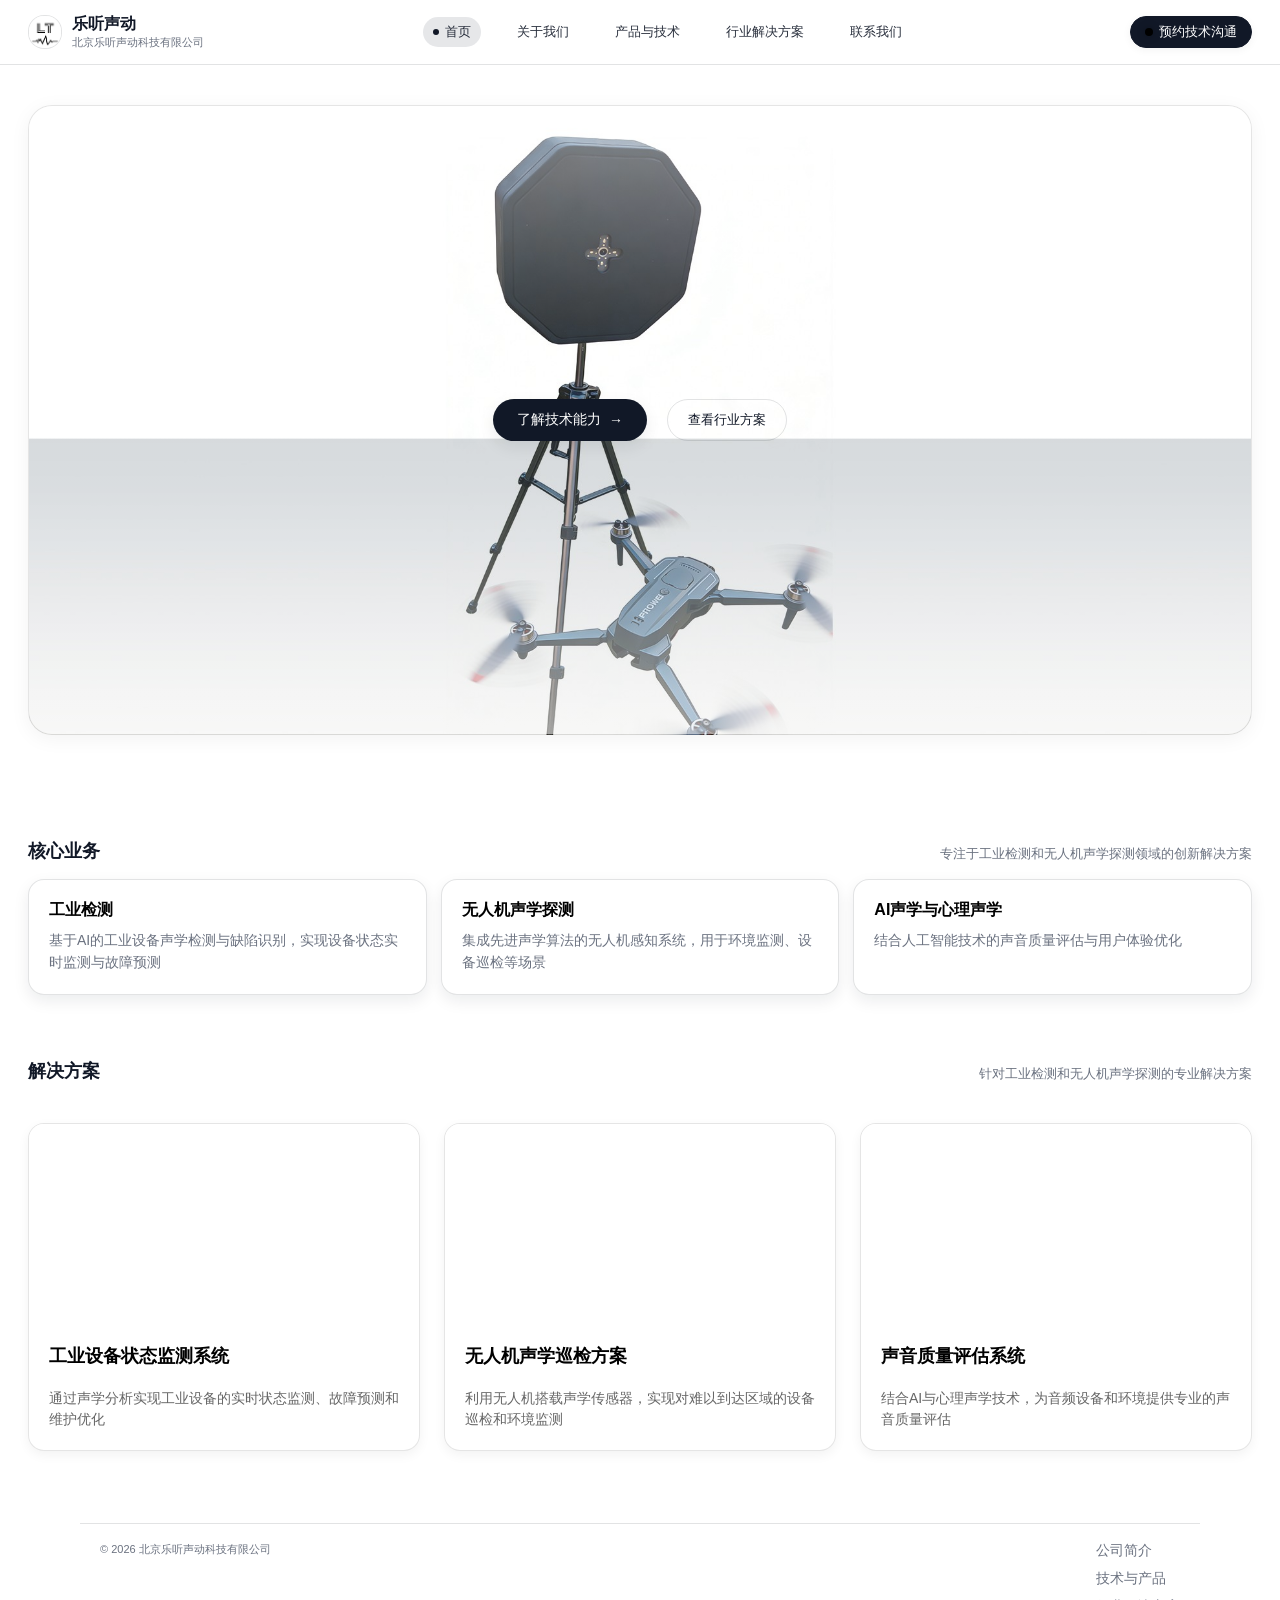
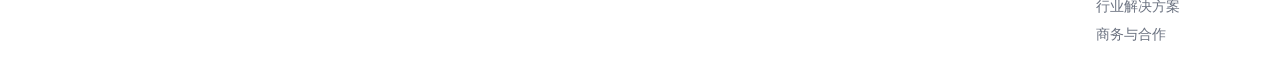
==== index.html @ ec3c8a98 "Add files via upload" ====
<!DOCTYPE html>
<html lang="zh-CN">
  <head>
    <meta charset="UTF-8" />
    <meta
      name="viewport"
      content="width=device-width, initial-scale=1, maximum-scale=1"
    />
    <title>北京乐听声动科技有限公司 | 首页</title>
    <meta
      name="description"
      content="北京乐听声动科技有限公司——专注算法、UAV、工业检测、AI 声学与心理声学的科技公司，为行业客户提供从算法到系统的整体解决方案。"
    />
    <link rel="stylesheet" href="assets/styles.css" />
  </head>
  <body class="page">
    <header class="navbar">
      <div class="navbar-inner">
        <a href="index.html" class="brand" aria-label="北京乐听声动科技有限公司">
          <div class="brand-logo">
            <!-- 将公司 logo 文件命名为 logo.jpg 并放在 assets 目录下即可替换此位置 -->
            <img src="assets/logo.jpg" alt="北京乐听声动科技有限公司 Logo" />
          </div>
          <div>
            <div class="brand-text-main">乐听声动</div>
            <div class="brand-text-sub">北京乐听声动科技有限公司</div>
          </div>
        </a>
        <nav class="nav-links" aria-label="主导航">
          <a class="nav-link" href="index.html">
            <span class="dot"></span>
            <span class="label">首页</span>
          </a>
          <a class="nav-link" href="about.html">
            <span class="dot"></span>
            <span class="label">关于我们</span>
          </a>
          <a class="nav-link" href="products.html">
            <span class="dot"></span>
            <span class="label">产品与技术</span>
          </a>
          <a class="nav-link" href="solutions.html">
            <span class="dot"></span>
            <span class="label">行业解决方案</span>
          </a>
          <a class="nav-link" href="contact.html">
            <span class="dot"></span>
            <span class="label">联系我们</span>
          </a>
        </nav>
        <a class="nav-cta" href="contact.html">
          <span class="dot"></span>
          <span>预约技术沟通</span>
        </a>
        <button class="nav-toggle" type="button" aria-label="展开导航菜单">
          <span></span>
        </button>
      </div>
    </header>

    <main class="page-inner">
      <!-- 大图 hero 区域 -->
      <section class="hero-banner" style="background-image: url('assets/images/drone-imager.jpg') !important; background-size: cover; background-position: center;">
        <div class="hero-content">
          <div class="hero-banner-actions">
            <a href="products.html" class="btn-primary">
              了解技术能力
              <span>→</span>
            </a>
            <a href="solutions.html" class="btn-ghost">
              查看行业方案
            </a>
          </div>
        </div>
      </section>

      <!-- 核心能力区域 -->
      <section class="section">
        <div class="section-header">
          <h2 class="section-title">核心业务</h2>
          <p class="section-subtitle">专注于工业检测和无人机声学探测领域的创新解决方案</p>
        </div>
        <div class="feature-grid">
          <article class="feature-card">
            <h3 class="feature-title">工业检测</h3>
            <p class="feature-desc">基于AI的工业设备声学检测与缺陷识别，实现设备状态实时监测与故障预测</p>
          </article>
          <article class="feature-card">
            <h3 class="feature-title">无人机声学探测</h3>
            <p class="feature-desc">集成先进声学算法的无人机感知系统，用于环境监测、设备巡检等场景</p>
          </article>
          <article class="feature-card">
            <h3 class="feature-title">AI声学与心理声学</h3>
            <p class="feature-desc">结合人工智能技术的声音质量评估与用户体验优化</p>
          </article>
        </div>
      </section>

      <!-- 解决方案展示 -->
      <section class="section">
        <div class="section-header">
          <h2 class="section-title">解决方案</h2>
          <p class="section-subtitle">针对工业检测和无人机声学探测的专业解决方案</p>
        </div>
        <div class="product-grid">
          <div class="product-card">
            <div class="product-image"></div>
            <h3 class="product-title">工业设备状态监测系统</h3>
            <p class="product-desc">通过声学分析实现工业设备的实时状态监测、故障预测和维护优化</p>
          </div>
          <div class="product-card">
            <div class="product-image"></div>
            <h3 class="product-title">无人机声学巡检方案</h3>
            <p class="product-desc">利用无人机搭载声学传感器，实现对难以到达区域的设备巡检和环境监测</p>
          </div>
          <div class="product-card">
            <div class="product-image"></div>
            <h3 class="product-title">声音质量评估系统</h3>
            <p class="product-desc">结合AI与心理声学技术，为音频设备和环境提供专业的声音质量评估</p>
          </div>
        </div>
      </section>
    </main>

    <footer class="footer">
      <div>© <span id="year-span">2024</span> 北京乐听声动科技有限公司</div>
      <div class="footer-links">
        <a href="about.html">公司简介</a>
        <a href="products.html">技术与产品</a>
        <a href="solutions.html">行业解决方案</a>
        <a href="contact.html">商务与合作</a>
      </div>
    </footer>

    <script src="assets/main.js" defer></script>
    <script>
      document.getElementById("year-span").textContent =
        new Date().getFullYear();
    </script>
  </body>
</html>
---- assets/styles.css ----
/* 全站通用样式 */
*,
*::before,
*::after {
  box-sizing: border-box;
  margin: 0;
  padding: 0;
}

html,
body {
  height: 100%;
}

body {
  font-family: -apple-system, BlinkMacSystemFont, "Segoe UI", "PingFang SC",
    "Hiragino Sans GB", "Microsoft YaHei", sans-serif;
  color: #000000;
  background: #f9f9f9;
}

a {
  color: inherit;
  text-decoration: none;
}

img {
  max-width: 100%;
  display: block;
}

.page {
  min-height: 100vh;
  display: flex;
  flex-direction: column;
  background: #f9f9f9;
  color: #000000;
}

.page::before {
  content: "";
  position: fixed;
  inset: 0;
  pointer-events: none;
  background-image: none;
  opacity: 0;
  z-index: -1;
}

.page-inner {
  width: min(1120px, 100%);
  margin: 0 auto;
  padding: 0 20px 40px;
  flex: 1;
  display: flex;
  flex-direction: column;
}

/* 导航条 */
.navbar {
  position: sticky;
  top: 0;
  z-index: 40;
  backdrop-filter: blur(18px);
  background: rgba(255, 255, 255, 0.96);
  border-bottom: 1px solid rgba(0, 0, 0, 0.1);
}

.navbar-inner {
  width: min(1120px, 100%);
  margin: 0 auto;
  padding: 14px 20px;
  display: flex;
  align-items: center;
  justify-content: space-between;
  gap: 24px;
}

.brand {
  display: flex;
  align-items: center;
  gap: 10px;
}

.brand-logo {
  width: 34px;
  height: 34px;
  border-radius: 16px;
  overflow: hidden;
  border: 1px solid rgba(148, 163, 184, 0.35);
  background: #020617;
  box-shadow: none;
}

.brand-logo img {
  width: 100%;
  height: 100%;
  object-fit: contain;
  display: block;
}

.brand-text-main {
  font-size: 16px;
  font-weight: 600;
  letter-spacing: 0.08em;
  text-transform: uppercase;
  color: #e5e7eb;
}

.brand-text-sub {
  font-size: 11px;
  color: #9ca3af;
}

.nav-links {
  display: flex;
  align-items: center;
  gap: 18px;
  font-size: 14px;
  color: #000000;
}

.nav-link {
  position: relative;
  padding: 6px 10px;
  border-radius: 999px;
  display: inline-flex;
  align-items: center;
  gap: 6px;
  cursor: pointer;
  transition: 0.18s ease;
}

.nav-link span.label {
  opacity: 0.9;
}

.nav-link span.dot {
  width: 6px;
  height: 6px;
  border-radius: 999px;
  background: #000000;
  opacity: 0;
  transform: scale(0.6);
  transition: 0.18s ease;
}

.nav-link:hover {
  background: rgba(0, 0, 0, 0.05);
  color: #000000;
}

.nav-link.active {
  background: rgba(0, 0, 0, 0.1);
  color: #000000;
  box-shadow: none;
}

.nav-link.active span.dot {
  opacity: 1;
  transform: scale(1);
}

.nav-cta {
  padding: 6px 14px;
  border-radius: 999px;
  border: 1px solid rgba(0, 0, 0, 0.2);
  font-size: 13px;
  color: #000000;
  background: #ffffff;
  display: inline-flex;
  align-items: center;
  gap: 6px;
  cursor: pointer;
  transition: 0.18s ease;
  box-shadow: 0 2px 8px rgba(0, 0, 0, 0.05);
}

.nav-cta:hover {
  border-color: rgba(0, 0, 0, 0.3);
  box-shadow: 0 4px 12px rgba(0, 0, 0, 0.1);
  transform: translateY(-1px);
}

.nav-cta span.dot {
  width: 8px;
  height: 8px;
  border-radius: 999px;
  background: #000000;
  box-shadow: 0 0 8px rgba(0, 0, 0, 0.3);
}

.nav-toggle {
  display: none;
  width: 32px;
  height: 32px;
  align-items: center;
  justify-content: center;
  border-radius: 999px;
  border: 1px solid rgba(0, 0, 0, 0.2);
  background: #ffffff;
  cursor: pointer;
  box-shadow: 0 2px 8px rgba(0, 0, 0, 0.05);
}

.nav-toggle span {
  width: 18px;
  height: 2px;
  border-radius: 999px;
  background: #000000;
  position: relative;
}

.nav-toggle span::before,
.nav-toggle span::after {
  content: "";
  position: absolute;
  left: 0;
  width: 100%;
  height: 2px;
  border-radius: inherit;
  background: #000000;
}

.nav-toggle span::before {
  top: -5px;
}

.nav-toggle span::after {
  top: 5px;
}

/* 大图 hero 区域 */
.hero-banner {
  position: relative;
  height: 70vh;
  min-height: 500px;
  background: url('assets/images/drone-imager.jpg') no-repeat center center;
  background-size: cover;
  border-radius: 24px;
  margin: 40px 0;
  overflow: hidden;
  display: flex;
  align-items: center;
  justify-content: center;
  border: 1px solid rgba(0, 0, 0, 0.1);
  box-shadow: 0 4px 20px rgba(0, 0, 0, 0.05);
}

.hero-banner::before {
  content: '';
  position: absolute;
  top: 0;
  left: 0;
  right: 0;
  bottom: 0;
  background: linear-gradient(
    to bottom,
    rgba(255, 255, 255, 0.5) 0%,
    rgba(255, 255, 255, 0.1) 40%,
    rgba(255, 255, 255, 0.1) 60%,
    rgba(255, 255, 255, 0.5) 100%
  );
  z-index: 1;
  pointer-events: none;
}

.hero-content {
  position: relative;
  z-index: 2;
  text-align: center;
  max-width: 800px;
  padding: 0 20px;
}

.hero-banner-title {
  font-size: clamp(48px, 8vw, 72px);
  font-weight: 700;
  color: #000000;
  margin-bottom: 20px;
  letter-spacing: -0.02em;
}

.hero-banner-subtitle {
  font-size: clamp(16px, 2vw, 20px);
  color: #666666;
  margin-bottom: 40px;
  line-height: 1.5;
}

.hero-banner-actions {
  display: flex;
  justify-content: center;
  gap: 20px;
  flex-wrap: wrap;
}

/* 产品网格 */
.product-grid {
  display: grid;
  grid-template-columns: repeat(3, minmax(0, 1fr));
  gap: 24px;
  margin-top: 40px;
}

.product-card {
  background: #ffffff;
  border-radius: 16px;
  overflow: hidden;
  transition: transform 0.3s ease, box-shadow 0.3s ease;
  border: 1px solid rgba(0, 0, 0, 0.1);
  box-shadow: 0 4px 12px rgba(0, 0, 0, 0.05);
}

.product-card:hover {
  transform: translateY(-8px);
  box-shadow: 0 12px 24px rgba(0, 0, 0, 0.1);
}

.product-image {
  height: 200px;
  background-color: #ffffff;
  background-size: contain;
  background-repeat: no-repeat;
  background-position: center;
}

.product-title {
  font-size: 18px;
  font-weight: 600;
  color: #000000;
  margin: 20px;
}

.product-desc {
  font-size: 14px;
  color: #666666;
  margin: 0 20px 20px;
  line-height: 1.5;
}

.product-features {
  display: flex;
  flex-wrap: wrap;
  gap: 8px;
  margin: 0 20px 20px;
}

.product-features .pill {
  padding: 4px 12px;
  border-radius: 999px;
  font-size: 12px;
  color: #666666;
  background: #f5f5f5;
  border: 1px solid rgba(0, 0, 0, 0.1);
}

/* 案例卡片 */
.case-grid {
  display: grid;
  grid-template-columns: repeat(3, minmax(0, 1fr));
  gap: 24px;
  margin-top: 40px;
}

.case-card {
  padding: 24px;
  border-radius: 16px;
  background: #ffffff;
  border: 1px solid rgba(0, 0, 0, 0.1);
  box-shadow: 0 4px 12px rgba(0, 0, 0, 0.05);
  transition: transform 0.3s ease, box-shadow 0.3s ease;
}

.case-card:hover {
  transform: translateY(-4px);
  box-shadow: 0 8px 16px rgba(0, 0, 0, 0.08);
}

.case-title {
  font-size: 18px;
  font-weight: 600;
  color: #000000;
  margin-bottom: 12px;
}

.case-desc {
  font-size: 14px;
  color: #666666;
  margin-bottom: 16px;
  line-height: 1.5;
}

.case-features {
  display: flex;
  flex-wrap: wrap;
  gap: 8px;
}

.case-features .pill {
  padding: 4px 12px;
  border-radius: 999px;
  font-size: 12px;
  color: #666666;
  background: #f5f5f5;
  border: 1px solid rgba(0, 0, 0, 0.1);
}

/* 联系信息 */
.contact-info {
  margin-top: 24px;
}

.contact-item {
  display: flex;
  align-items: flex-start;
  gap: 16px;
  margin-bottom: 24px;
}

.contact-icon {
  font-size: 24px;
  flex-shrink: 0;
  margin-top: 2px;
}

.contact-label {
  font-size: 14px;
  color: #666666;
  margin-bottom: 4px;
}

.contact-value {
  font-size: 16px;
  color: #000000;
  line-height: 1.4;
}

.contact-note {
  margin-top: 24px;
  font-size: 14px;
  color: #666666;
  line-height: 1.5;
}

/* 常见问题 */
.faq-grid {
  display: grid;
  grid-template-columns: repeat(2, minmax(0, 1fr));
  gap: 24px;
  margin-top: 40px;
}

.faq-item {
  padding: 24px;
  border-radius: 16px;
  background: #ffffff;
  border: 1px solid rgba(0, 0, 0, 0.1);
  box-shadow: 0 4px 12px rgba(0, 0, 0, 0.05);
  transition: transform 0.3s ease, box-shadow 0.3s ease;
}

.faq-item:hover {
  transform: translateY(-4px);
  box-shadow: 0 8px 16px rgba(0, 0, 0, 0.08);
}

.faq-question {
  font-size: 16px;
  font-weight: 600;
  color: #000000;
  margin-bottom: 12px;
}

.faq-answer {
  font-size: 14px;
  color: #666666;
  line-height: 1.5;
}

.eyebrow {
  display: inline-flex;
  align-items: center;
  gap: 8px;
  padding: 4px 10px 4px 4px;
  border-radius: 999px;
  background: rgba(15, 23, 42, 0.92);
  border: 1px solid rgba(148, 163, 184, 0.6);
  box-shadow: 0 18px 40px rgba(15, 23, 42, 0.95);
  margin-bottom: 16px;
}

.eyebrow-pill {
  padding: 3px 10px;
  border-radius: 999px;
  font-size: 11px;
  background: linear-gradient(120deg, #22c55e, #22d3ee);
  color: #020617;
  font-weight: 600;
}

.eyebrow-text {
  font-size: 12px;
  color: #e5e7eb;
}

.hero-title {
  font-size: clamp(32px, 5vw, 40px);
  line-height: 1.12;
  letter-spacing: 0.02em;
  margin-bottom: 18px;
}

.hero-title span.highlight {
  color: #38bdf8;
}

.hero-subtitle {
  font-size: 15px;
  line-height: 1.7;
  color: #9ca3af;
  max-width: 560px;
  margin-bottom: 24px;
}

.hero-meta {
  display: flex;
  flex-wrap: wrap;
  gap: 16px;
  align-items: center;
  margin-bottom: 22px;
}

.hero-badges {
  display: flex;
  flex-wrap: wrap;
  gap: 10px;
}

.hero-badge {
  padding: 4px 10px;
  border-radius: 999px;
  border: 1px solid rgba(148, 163, 184, 0.35);
  font-size: 11px;
  color: #d1d5db;
  background: rgba(15, 23, 42, 0.9);
}

.hero-actions {
  display: flex;
  flex-wrap: wrap;
  gap: 12px;
  align-items: center;
}

.btn-primary {
  padding: 12px 24px;
  border-radius: 999px;
  border: none;
  background: #000000;
  color: #ffffff;
  font-size: 14px;
  font-weight: 500;
  display: inline-flex;
  align-items: center;
  gap: 8px;
  cursor: pointer;
  box-shadow: 0 4px 12px rgba(0, 0, 0, 0.15);
  transition: 0.18s ease;
}

.btn-primary:hover {
  transform: translateY(-1px);
  box-shadow: 0 8px 20px rgba(0, 0, 0, 0.2);
  background: #333333;
}

.btn-ghost {
  padding: 11px 20px;
  border-radius: 999px;
  border: 1px solid rgba(0, 0, 0, 0.2);
  font-size: 13px;
  color: #000000;
  background: transparent;
  display: inline-flex;
  align-items: center;
  gap: 6px;
  cursor: pointer;
  transition: 0.18s ease;
}

.btn-ghost:hover {
  background: rgba(0, 0, 0, 0.05);
  border-color: rgba(0, 0, 0, 0.3);
}

.hero-stats {
  display: flex;
  flex-wrap: wrap;
  gap: 16px;
  font-size: 11px;
  color: #9ca3af;
  margin-top: 16px;
}

.hero-stats span strong {
  color: #e5e7eb;
}

.hero-visual {
  position: relative;
  min-height: 260px;
}

.card-orbit {
  position: absolute;
  inset: 0;
  border-radius: 28px;
  border: 1px solid rgba(148, 163, 184, 0.7);
  background: radial-gradient(circle at top, rgba(15, 23, 42, 0.96), transparent),
    rgba(15, 23, 42, 0.97);
  box-shadow: 0 24px 60px rgba(15, 23, 42, 0.9);
  overflow: hidden;
  padding: 18px 18px 18px 20px;
}

.card-orbit-header {
  display: flex;
  justify-content: space-between;
  align-items: center;
  margin-bottom: 18px;
}

.card-orbit-title {
  font-size: 13px;
  color: #e5e7eb;
  display: flex;
  flex-direction: column;
  gap: 2px;
}

.card-orbit-title span.sub {
  font-size: 11px;
  color: #9ca3af;
}

.card-orbit-chip {
  padding: 4px 9px;
  border-radius: 999px;
  font-size: 11px;
  background: rgba(15, 23, 42, 0.96);
  border: 1px solid rgba(148, 163, 184, 0.8);
  color: #cbd5f5;
}

.card-orbit-body {
  display: grid;
  grid-template-columns: 1.6fr 1.3fr;
  gap: 18px;
  align-items: center;
}

.waveform {
  position: relative;
  height: 110px;
  border-radius: 16px;
  background: radial-gradient(circle at 10% 0%, rgba(59, 130, 246, 0.35), transparent),
    radial-gradient(circle at 90% 100%, rgba(45, 212, 191, 0.45), transparent),
    rgba(15, 23, 42, 1);
  overflow: hidden;
  padding: 10px 10px 14px;
}

.waveform-grid {
  position: absolute;
  inset: 0;
  opacity: 0.35;
  background-image: linear-gradient(
      rgba(51, 65, 85, 0.9) 1px,
      transparent 1px
    ),
    linear-gradient(
      90deg,
      rgba(51, 65, 85, 0.9) 1px,
      transparent 1px
    );
  background-size: 20px 14px;
}

.waveform-bars {
  position: relative;
  display: flex;
  align-items: flex-end;
  gap: 4px;
  height: 100%;
}

.waveform-bar {
  flex: 1;
  border-radius: 999px;
  background: linear-gradient(180deg, #22c55e, #22d3ee);
  opacity: 0.8;
}

.waveform-bar.alt {
  background: linear-gradient(180deg, #60a5fa, #a855f7);
}

.waveform-footer {
  position: absolute;
  left: 10px;
  right: 10px;
  bottom: 6px;
  display: flex;
  justify-content: space-between;
  align-items: center;
  font-size: 10px;
  color: #9ca3af;
}

.metric-list {
  display: flex;
  flex-direction: column;
  gap: 10px;
}

.metric-item {
  padding: 8px 10px;
  border-radius: 12px;
  background: rgba(15, 23, 42, 0.88);
  border: 1px solid rgba(55, 65, 81, 0.9);
}

.metric-name {
  font-size: 11px;
  color: #cbd5f5;
}

.metric-desc {
  font-size: 10px;
  color: #9ca3af;
  margin-top: 4px;
}

.metric-value {
  margin-top: 6px;
  font-size: 11px;
  display: flex;
  align-items: center;
  gap: 6px;
  color: #a7f3d0;
}

.metric-value span.dot {
  width: 7px;
  height: 7px;
  border-radius: 999px;
  background: radial-gradient(circle, #22c55e, transparent);
  box-shadow: 0 0 12px rgba(45, 212, 191, 0.9);
}

.section {
  margin-top: 32px;
}

.section-header {
  display: flex;
  justify-content: space-between;
  align-items: flex-end;
  margin-bottom: 16px;
}

.section-title {
  font-size: 18px;
  color: #e5e7eb;
}

.section-subtitle {
  font-size: 13px;
  color: #9ca3af;
}

.section-tag {
  font-size: 11px;
  color: #9ca3af;
}

.feature-grid {
  display: grid;
  grid-template-columns: repeat(3, minmax(0, 1fr));
  gap: 14px;
}

.feature-card {
  padding: 20px;
  border-radius: 16px;
  background: #ffffff;
  border: 1px solid rgba(0, 0, 0, 0.1);
  box-shadow: 0 4px 12px rgba(0, 0, 0, 0.05);
  transition: transform 0.3s ease, box-shadow 0.3s ease;
}

.feature-card:hover {
  transform: translateY(-4px);
  box-shadow: 0 8px 16px rgba(0, 0, 0, 0.08);
}

.feature-icon {
  width: 48px;
  height: 48px;
  border-radius: 12px;
  background: #f5f5f5;
  display: flex;
  align-items: center;
  justify-content: center;
  font-size: 20px;
  color: #000000;
  margin-bottom: 16px;
}

.feature-title {
  font-size: 16px;
  font-weight: 600;
  color: #000000;
  margin-bottom: 8px;
}

.feature-desc {
  font-size: 14px;
  color: #666666;
  line-height: 1.6;
}

/* 通用 section 布局 */
.two-col {
  display: grid;
  grid-template-columns: minmax(0, 1.2fr) minmax(0, 1fr);
  gap: 32px;
  align-items: flex-start;
  margin-top: 24px;
}

.kpi-grid {
  display: grid;
  grid-template-columns: repeat(3, minmax(0, 1fr));
  gap: 12px;
}

.kpi-card {
  padding: 20px;
  border-radius: 16px;
  background: #ffffff;
  border: 1px solid rgba(0, 0, 0, 0.1);
  box-shadow: 0 4px 12px rgba(0, 0, 0, 0.05);
  transition: transform 0.3s ease, box-shadow 0.3s ease;
}

.kpi-card:hover {
  transform: translateY(-4px);
  box-shadow: 0 8px 16px rgba(0, 0, 0, 0.08);
}

.kpi-label {
  font-size: 12px;
  color: #666666;
  margin-bottom: 8px;
  text-transform: uppercase;
  letter-spacing: 0.05em;
}

.kpi-value {
  font-size: 24px;
  font-weight: 600;
  color: #000000;
  margin-bottom: 6px;
}

.kpi-extra {
  font-size: 11px;
  color: #333333;
}

.list {
  margin-top: 10px;
  display: flex;
  flex-direction: column;
  gap: 12px;
}

.list-item {
  display: flex;
  gap: 12px;
  font-size: 14px;
  color: #000000;
  line-height: 1.4;
}

.list-item span.dot {
  margin-top: 6px;
  width: 6px;
  height: 6px;
  border-radius: 999px;
  background: #000000;
  flex-shrink: 0;
}

.list-item small {
  display: block;
  font-size: 12px;
  color: #666666;
  margin-top: 4px;
  line-height: 1.3;
}

/* 产品/解决方案卡片 */
.card-grid {
  display: grid;
  grid-template-columns: repeat(3, minmax(0, 1fr));
  gap: 16px;
  margin-top: 20px;
}

.card {
  padding: 14px 14px 16px;
  border-radius: 18px;
  background: rgba(15, 23, 42, 0.95);
  border: 1px solid rgba(51, 65, 85, 1);
  box-shadow: 0 18px 40px rgba(15, 23, 42, 0.95);
}

.card-header {
  display: flex;
  align-items: center;
  justify-content: space-between;
  gap: 10px;
  margin-bottom: 10px;
}

.card-title {
  font-size: 14px;
  color: #e5e7eb;
}

.card-tag {
  font-size: 11px;
  color: #22c55e;
  padding: 2px 8px;
  border-radius: 999px;
  background: rgba(22, 163, 74, 0.15);
}

.card-body {
  font-size: 12px;
  color: #9ca3af;
  line-height: 1.7;
  margin-bottom: 10px;
}

.card-footer {
  display: flex;
  justify-content: space-between;
  align-items: center;
  font-size: 11px;
  color: #6b7280;
}

.pill {
  padding: 3px 8px;
  border-radius: 999px;
  border: 1px solid rgba(55, 65, 81, 0.9);
}

.contact-grid {
  display: grid;
  grid-template-columns: minmax(0, 1.1fr) minmax(0, 1.1fr);
  gap: 28px;
  margin-top: 22px;
}

.contact-card {
  padding: 16px 16px 18px;
  border-radius: 18px;
  background: rgba(15, 23, 42, 0.96);
  border: 1px solid rgba(51, 65, 85, 1);
  box-shadow: 0 18px 40px rgba(15, 23, 42, 0.95);
}

.contact-row {
  display: grid;
  grid-template-columns: 82px minmax(0, 1fr);
  gap: 8px;
  font-size: 12px;
  color: #cbd5f5;
  padding: 6px 0;
  border-bottom: 1px dashed rgba(55, 65, 81, 0.9);
}

.contact-row:last-child {
  border-bottom: none;
}

.contact-label {
  color: #9ca3af;
}

.contact-note {
  margin-top: 10px;
  font-size: 11px;
  color: #9ca3af;
}

.contact-form {
  display: flex;
  flex-direction: column;
  gap: 10px;
}

.field-group {
  display: flex;
  flex-direction: column;
  gap: 4px;
}

.field-label {
  font-size: 12px;
  color: #e5e7eb;
}

.field-label span {
  color: #f97316;
}

.field-input,
.field-textarea {
  background: rgba(15, 23, 42, 0.92);
  border-radius: 10px;
  border: 1px solid rgba(51, 65, 85, 1);
  padding: 8px 9px;
  font-size: 13px;
  color: #e5e7eb;
  outline: none;
  transition: 0.16s ease;
}

.field-input::placeholder,
.field-textarea::placeholder {
  color: #6b7280;
}

.field-input:focus,
.field-textarea:focus {
  border-color: #38bdf8;
  box-shadow: 0 0 0 1px rgba(56, 189, 248, 0.9);
}

.field-textarea {
  min-height: 96px;
  resize: vertical;
}

.form-footer {
  display: flex;
  justify-content: space-between;
  align-items: center;
  margin-top: 4px;
  font-size: 11px;
  color: #6b7280;
}

.form-status {
  min-height: 16px;
}

.footer {
  padding: 18px 20px 24px;
  width: min(1120px, 100%);
  margin: 0 auto;
  border-top: 1px solid rgba(0, 0, 0, 0.1);
  display: flex;
  flex-wrap: wrap;
  justify-content: space-between;
  gap: 10px;
  font-size: 11px;
  color: #666666;
}

.footer-links {
  display: flex;
  flex-wrap: wrap;
  gap: 10px;
}

.footer-links a {
  color: #666666;
}

.footer-links a:hover {
  color: #000000;
}

/* 响应式 */
@media (max-width: 900px) {
  .hero-banner {
    height: 60vh;
    min-height: 400px;
    margin: 20px 0;
  }

  .hero-banner-title {
    font-size: clamp(36px, 6vw, 48px);
  }

  .hero-banner-subtitle {
    font-size: clamp(14px, 2vw, 16px);
  }

  .product-grid,
  .feature-grid,
  .card-grid {
    grid-template-columns: repeat(2, minmax(0, 1fr));
  }

  .two-col {
    grid-template-columns: minmax(0, 1fr);
  }

  .kpi-grid {
    grid-template-columns: repeat(2, minmax(0, 1fr));
  }

  .contact-grid {
    grid-template-columns: minmax(0, 1fr);
  }
}

@media (max-width: 720px) {
  .navbar-inner {
    padding-inline: 16px;
  }

  .brand-text-sub {
    display: none;
  }

  .nav-links {
    display: none;
  }

  .nav-toggle {
    display: inline-flex;
  }

  .nav-mobile-open .nav-links {
  position: absolute;
  left: 0;
  right: 0;
  top: 52px;
  background: rgba(255, 255, 255, 0.98);
  border-bottom: 1px solid rgba(0, 0, 0, 0.1);
  padding: 8px 18px 10px;
  display: flex;
  flex-direction: column;
  gap: 4px;
  box-shadow: 0 4px 12px rgba(0, 0, 0, 0.05);
}

  .nav-mobile-open .navbar-inner {
    padding-bottom: 10px;
  }

  .hero-banner {
    height: 50vh;
    min-height: 300px;
    margin: 16px 0;
    border-radius: 16px;
  }

  .hero-banner-title {
    font-size: clamp(28px, 5vw, 36px);
  }

  .hero-banner-actions {
    flex-direction: column;
    align-items: center;
  }

  .product-grid,
  .feature-grid,
  .card-grid,
  .kpi-grid {
    grid-template-columns: minmax(0, 1fr);
  }

  .product-image {
    height: 150px;
  }
}

/* ------------------------------
   Light theme overrides (极简白色主题)
   说明：保留原有类名，通过覆盖实现快速换肤
------------------------------ */
:root {
  --bg: #ffffff;
  --surface: #ffffff;
  --text: #111827;
  --muted: #6b7280;
  --border: rgba(17, 24, 39, 0.12);
  --shadow: 0 12px 30px rgba(17, 24, 39, 0.08);
  --shadow-soft: 0 6px 16px rgba(17, 24, 39, 0.08);
  --primary: #111827;
  --primary-hover: #0b1220;
}

body {
  background: var(--bg);
  color: var(--text);
}

.page {
  background: var(--bg);
  color: var(--text);
}

.navbar {
  background: rgba(255, 255, 255, 0.86);
  border-bottom: 1px solid var(--border);
  backdrop-filter: blur(14px);
}

.navbar-inner {
  width: min(1320px, 100%);
  padding: 14px 28px;
}

.page-inner {
  width: min(1320px, 100%);
  padding: 0 28px 72px;
}

.section {
  margin-top: 64px;
}

.brand-text-main {
  color: var(--text);
  text-transform: none;
  letter-spacing: -0.01em;
  font-weight: 650;
}

.brand-text-sub {
  color: var(--muted);
}

.brand-logo {
  background: var(--surface);
  border: 1px solid var(--border);
}

.nav-links {
  color: var(--text);
  gap: 14px;
  font-size: 13px;
}

.nav-link {
  color: var(--text);
}

.nav-link span.dot {
  background: var(--text);
}

.nav-link:hover {
  background: rgba(17, 24, 39, 0.06);
}

.nav-link.active {
  background: rgba(17, 24, 39, 0.1);
  color: var(--text);
}

.nav-cta {
  background: var(--primary);
  color: #ffffff;
  border: 1px solid var(--primary);
}

.nav-cta:hover {
  background: var(--primary-hover);
  border-color: var(--primary-hover);
  box-shadow: none;
}

.eyebrow {
  background: transparent;
  border: none;
  box-shadow: none;
  padding: 0;
  margin-bottom: 14px;
}

.eyebrow-pill {
  background: rgba(17, 24, 39, 0.08);
  color: var(--text);
}

.eyebrow-text {
  color: var(--muted);
}

.hero {
  grid-template-columns: 1fr;
  gap: 22px;
  padding: 88px 0 26px;
}

.hero-visual {
  display: none;
}

.hero-title {
  color: var(--text);
  letter-spacing: -0.02em;
  font-size: clamp(44px, 6vw, 72px);
  line-height: 1.06;
}

.hero-title span.highlight {
  color: var(--text);
  font-weight: 700;
}

.hero-subtitle {
  color: var(--muted);
  max-width: 720px;
  font-size: 16px;
}

.hero-badge {
  background: rgba(17, 24, 39, 0.04);
  border: 1px solid rgba(17, 24, 39, 0.08);
  color: var(--text);
}

.btn-primary {
  background: var(--primary);
  color: #ffffff;
  box-shadow: var(--shadow-soft);
}

.btn-primary:hover {
  background: var(--primary-hover);
  box-shadow: var(--shadow);
}

.btn-ghost {
  background: transparent;
  color: var(--text);
  border: 1px solid var(--border);
}

.btn-ghost:hover {
  background: rgba(17, 24, 39, 0.04);
}

.section-title {
  color: var(--text);
}

.section-subtitle,
.section-tag {
  color: var(--muted);
}

.feature-card,
.card,
.kpi-card,
.contact-card,
.metric-item {
  background: var(--surface);
  border: 1px solid var(--border);
  box-shadow: var(--shadow-soft);
}

.feature-desc,
.card-body,
.kpi-label,
.contact-label,
.contact-note,
.metric-desc {
  color: var(--muted);
}

.card-tag {
  color: var(--text);
  background: rgba(17, 24, 39, 0.06);
}

.pill {
  border: 1px solid rgba(17, 24, 39, 0.12);
}

.field-input,
.field-textarea {
  background: #ffffff;
  border: 1px solid rgba(17, 24, 39, 0.14);
  color: var(--text);
}

.field-input:focus,
.field-textarea:focus {
  border-color: rgba(17, 24, 39, 0.35);
  box-shadow: 0 0 0 4px rgba(17, 24, 39, 0.08);
}

.footer {
  border-top: 1px solid var(--border);
  color: var(--muted);
}

.footer-links a {
  color: var(--muted);
}

.footer-links a:hover {
  color: var(--text);
}

/* 产品详情页 */
.product-detail {
  margin-top: 40px;
}

.product-detail-container {
  display: grid;
  grid-template-columns: 1fr 1fr;
  gap: 48px;
  margin-bottom: 64px;
}

/* 图片轮播 */
.product-gallery {
  position: sticky;
  top: 100px;
}

.gallery-main {
  position: relative;
  width: 100%;
  aspect-ratio: 16 / 10;
  border-radius: 24px;
  overflow: hidden;
  background: #ffffff;
  border: 1px solid var(--border);
  box-shadow: var(--shadow-soft);
  margin-bottom: 16px;
}

.gallery-image {
  width: 100%;
  height: 100%;
  background-size: contain;
  background-position: center;
  background-repeat: no-repeat;
  background-color: #ffffff;
}

.gallery-nav {
  position: absolute;
  top: 50%;
  transform: translateY(-50%);
  width: 44px;
  height: 44px;
  border-radius: 50%;
  background: rgba(255, 255, 255, 0.95);
  border: 1px solid var(--border);
  cursor: pointer;
  display: flex;
  align-items: center;
  justify-content: center;
  transition: 0.2s ease;
  color: var(--text);
  box-shadow: 0 4px 12px rgba(0, 0, 0, 0.1);
}

.gallery-nav:hover {
  background: #ffffff;
  box-shadow: 0 6px 20px rgba(0, 0, 0, 0.15);
  transform: translateY(-50%) scale(1.05);
}

.gallery-prev {
  left: 16px;
}

.gallery-next {
  right: 16px;
}

.gallery-thumbnails {
  display: grid;
  grid-template-columns: repeat(4, 1fr);
  gap: 12px;
}

.thumbnail {
  aspect-ratio: 4 / 3;
  border-radius: 12px;
  background-size: cover;
  background-position: center;
  background-color: #ffffff;
  border: 2px solid transparent;
  cursor: pointer;
  transition: 0.2s ease;
  box-shadow: var(--shadow-soft);
}

.thumbnail:hover {
  transform: translateY(-2px);
  box-shadow: var(--shadow);
}

.thumbnail.active {
  border-color: var(--primary);
  box-shadow: 0 0 0 3px rgba(17, 24, 39, 0.15);
}

/* 产品信息 */
.product-info {
  padding-top: 20px;
}

.product-detail-title {
  font-size: clamp(28px, 4vw, 36px);
  font-weight: 700;
  color: var(--text);
  margin-bottom: 8px;
  letter-spacing: -0.02em;
}

.product-detail-subtitle {
  font-size: 16px;
  color: var(--muted);
  margin-bottom: 24px;
}

.product-detail-desc {
  font-size: 15px;
  line-height: 1.7;
  color: var(--text);
  margin-bottom: 32px;
}

.product-detail-desc p {
  margin: 0;
}

/* 核心特性 */
.product-specs {
  margin-bottom: 32px;
}

.specs-title {
  font-size: 18px;
  font-weight: 600;
  color: var(--text);
  margin-bottom: 16px;
}

.specs-list {
  list-style: none;
  padding: 0;
  margin: 0;
}

.specs-list li {
  display: flex;
  align-items: flex-start;
  gap: 12px;
  padding: 16px 0;
  border-bottom: 1px solid var(--border);
}

.specs-list li:last-child {
  border-bottom: none;
}

.spec-icon {
  font-size: 24px;
  flex-shrink: 0;
}

.spec-content strong {
  display: block;
  font-size: 15px;
  color: var(--text);
  margin-bottom: 4px;
}

.spec-content p {
  font-size: 14px;
  color: var(--muted);
  line-height: 1.5;
  margin: 0;
}

/* 操作按钮 */
.product-actions {
  display: flex;
  gap: 12px;
  flex-wrap: wrap;
}

.btn-large {
  padding: 14px 28px;
  font-size: 15px;
}

/* 技术参数 */
.product-tech-specs {
  margin-top: 64px;
  padding: 40px;
  background: var(--surface);
  border-radius: 24px;
  border: 1px solid var(--border);
  box-shadow: var(--shadow-soft);
}

.tech-specs-grid {
  display: grid;
  grid-template-columns: repeat(3, minmax(0, 1fr));
  gap: 24px;
  margin-top: 24px;
}

.tech-spec-item {
  display: flex;
  flex-direction: column;
  gap: 6px;
  padding: 16px;
  background: rgba(17, 24, 39, 0.04);
  border-radius: 12px;
}

.tech-spec-label {
  font-size: 13px;
  color: var(--muted);
  font-weight: 500;
}

.tech-spec-value {
  font-size: 16px;
  color: var(--text);
  font-weight: 600;
}

/* 应用场景 */
.product-applications {
  margin-top: 64px;
}

.application-grid {
  display: grid;
  grid-template-columns: repeat(4, minmax(0, 1fr));
  gap: 20px;
  margin-top: 24px;
}

.application-card {
  padding: 24px;
  background: var(--surface);
  border-radius: 16px;
  border: 1px solid var(--border);
  box-shadow: var(--shadow-soft);
  text-align: center;
  transition: 0.2s ease;
}

.application-card:hover {
  transform: translateY(-4px);
  box-shadow: var(--shadow);
}

.application-icon {
  font-size: 40px;
  margin-bottom: 12px;
}

.application-card h3 {
  font-size: 16px;
  font-weight: 600;
  color: var(--text);
  margin-bottom: 8px;
}

.application-card p {
  font-size: 13px;
  color: var(--muted);
  line-height: 1.5;
  margin: 0;
}

/* 产品卡片链接 */
.product-card-link {
  display: block;
  text-decoration: none;
  color: inherit;
  height: 100%;
}

.product-card-link:hover {
  color: inherit;
}

/* 响应式 */
@media (max-width: 900px) {
  .product-detail-container {
    grid-template-columns: 1fr;
    gap: 32px;
  }

  .product-gallery {
    position: relative;
    top: 0;
  }

  .tech-specs-grid {
    grid-template-columns: repeat(2, minmax(0, 1fr));
  }

  .application-grid {
    grid-template-columns: repeat(2, minmax(0, 1fr));
  }
}

@media (max-width: 600px) {
  .tech-specs-grid {
    grid-template-columns: 1fr;
  }

  .application-grid {
    grid-template-columns: 1fr;
  }

  .product-actions {
    flex-direction: column;
  }

  .btn-large {
    width: 100%;
    justify-content: center;
  }
}

/* 产品详情页页脚美化 */
.site-footer {
  margin-top: 80px;
  background: linear-gradient(180deg, #f9f9f9 0%, #ffffff 100%);
  border-top: 1px solid var(--border);
}

.footer-inner {
  width: min(1320px, 100%);
  margin: 0 auto;
  padding: 48px 28px 32px;
}

.footer-grid {
  display: grid;
  grid-template-columns: 1.2fr 0.9fr 0.9fr;
  gap: 48px;
  margin-bottom: 40px;
}

.footer-column {
  display: flex;
  flex-direction: column;
  gap: 16px;
}

.footer-title {
  font-size: 16px;
  font-weight: 600;
  color: var(--text);
  margin-bottom: 8px;
  letter-spacing: -0.01em;
}

.footer-contact {
  display: flex;
  flex-direction: column;
  gap: 14px;
}

.footer-contact-item {
  display: flex;
  align-items: flex-start;
  gap: 12px;
}

.footer-icon {
  font-size: 18px;
  flex-shrink: 0;
  margin-top: 2px;
}

.footer-contact-item p {
  font-size: 14px;
  line-height: 1.6;
  color: var(--muted);
  margin: 0;
}

.footer-contact-item a {
  color: var(--muted);
  text-decoration: none;
  transition: 0.2s ease;
}

.footer-contact-item a:hover {
  color: var(--primary);
}

.footer-links {
  list-style: none;
  padding: 0;
  margin: 0;
  display: flex;
  flex-direction: column;
  gap: 10px;
}

.footer-links li {
  margin: 0;
}

.footer-links a {
  font-size: 14px;
  color: var(--muted);
  text-decoration: none;
  transition: 0.2s ease;
  display: inline-block;
}

.footer-links a:hover {
  color: var(--primary);
  transform: translateX(4px);
}

.footer-desc {
  font-size: 14px;
  line-height: 1.6;
  color: var(--muted);
  margin: 0;
}

.footer-bottom {
  border-top: 1px solid var(--border);
  padding: 24px 0;
}

.footer-bottom-inner {
  width: min(1320px, 100%);
  margin: 0 auto;
  padding: 0 28px;
}

.footer-bottom p {
  font-size: 13px;
  color: var(--muted);
  margin: 0;
  text-align: center;
}

/* 响应式 */
@media (max-width: 900px) {
  .footer-grid {
    grid-template-columns: 1fr;
    gap: 32px;
  }

  .site-footer {
    margin-top: 60px;
  }

  .footer-inner {
    padding: 36px 20px 24px;
  }

  .footer-bottom {
    padding: 20px 0;
  }
}

/* 产品详情页导航栏美化 */
.site-header {
  position: sticky;
  top: 0;
  z-index: 1000;
  background: rgba(255, 255, 255, 0.95);
  backdrop-filter: blur(12px);
  border-bottom: 1px solid var(--border);
  box-shadow: 0 2px 12px rgba(0, 0, 0, 0.05);
}

.header-inner {
  width: min(1320px, 100%);
  margin: 0 auto;
  padding: 14px 28px;
  display: flex;
  align-items: center;
  justify-content: space-between;
  gap: 24px;
}

.site-logo {
  flex-shrink: 0;
  text-decoration: none;
  color: var(--text);
  font-weight: 600;
  font-size: 18px;
  letter-spacing: -0.02em;
  transition: 0.2s ease;
}

.site-logo:hover {
  color: var(--primary);
}

.logo-text {
  font-weight: 700;
  background: linear-gradient(135deg, var(--text) 0%, var(--primary) 100%);
  -webkit-background-clip: text;
  -webkit-text-fill-color: transparent;
  background-clip: text;
}

.site-nav {
  display: flex;
  align-items: center;
  gap: 8px;
  flex-grow: 1;
  justify-content: flex-end;
}

.site-nav a {
  padding: 10px 18px;
  border-radius: 999px;
  font-size: 14px;
  font-weight: 500;
  color: var(--muted);
  text-decoration: none;
  transition: all 0.2s ease;
  position: relative;
  background: transparent;
}

.site-nav a::before {
  content: '';
  position: absolute;
  bottom: 8px;
  left: 50%;
  transform: translateX(-50%);
  width: 0;
  height: 2px;
  background: var(--primary);
  border-radius: 2px;
  transition: width 0.2s ease;
}

.site-nav a:hover {
  color: var(--text);
  background: rgba(17, 24, 39, 0.04);
}

.site-nav a:hover::before {
  width: 60%;
}

.site-nav a.active {
  color: var(--text);
  background: rgba(17, 24, 39, 0.06);
  font-weight: 600;
}

.site-nav a.active::before {
  width: 80%;
  bottom: 6px;
}

.nav-toggle {
  display: none;
  width: 40px;
  height: 40px;
  border-radius: 8px;
  background: transparent;
  border: 1px solid var(--border);
  cursor: pointer;
  padding: 10px;
  transition: 0.2s ease;
}

.nav-toggle:hover {
  background: rgba(17, 24, 39, 0.05);
}

.nav-toggle span {
  display: block;
  width: 100%;
  height: 2px;
  background: var(--text);
  border-radius: 2px;
  position: relative;
  transition: 0.2s ease;
}

.nav-toggle span::before,
.nav-toggle span::after {
  content: '';
  position: absolute;
  width: 100%;
  height: 2px;
  background: var(--text);
  border-radius: 2px;
  transition: 0.2s ease;
}

.nav-toggle span::before {
  top: -8px;
}

.nav-toggle span::after {
  top: 8px;
}

/* 响应式 */
@media (max-width: 900px) {
  .site-nav {
    position: fixed;
    top: 64px;
    left: 0;
    right: 0;
    bottom: 0;
    background: rgba(255, 255, 255, 0.98);
    backdrop-filter: blur(12px);
    flex-direction: column;
    align-items: flex-start;
    padding: 24px;
    gap: 4px;
    transform: translateX(100%);
    transition: transform 0.3s ease;
    overflow-y: auto;
  }

  .site-nav.active {
    transform: translateX(0);
  }

  .site-nav a {
    width: 100%;
    padding: 16px 20px;
    border-radius: 12px;
    font-size: 16px;
    justify-content: flex-start;
  }

  .site-nav a::before {
    display: none;
  }

  .nav-toggle {
    display: flex;
    align-items: center;
    justify-content: center;
  }

  .header-inner {
    padding: 12px 20px;
  }

  .logo-text {
    font-size: 17px;
  }
}

@media (max-width: 600px) {
  .site-nav {
    top: 60px;
  }

  .header-inner {
    padding: 10px 16px;
  }

  .nav-toggle {
    width: 36px;
    height: 36px;
  }
}
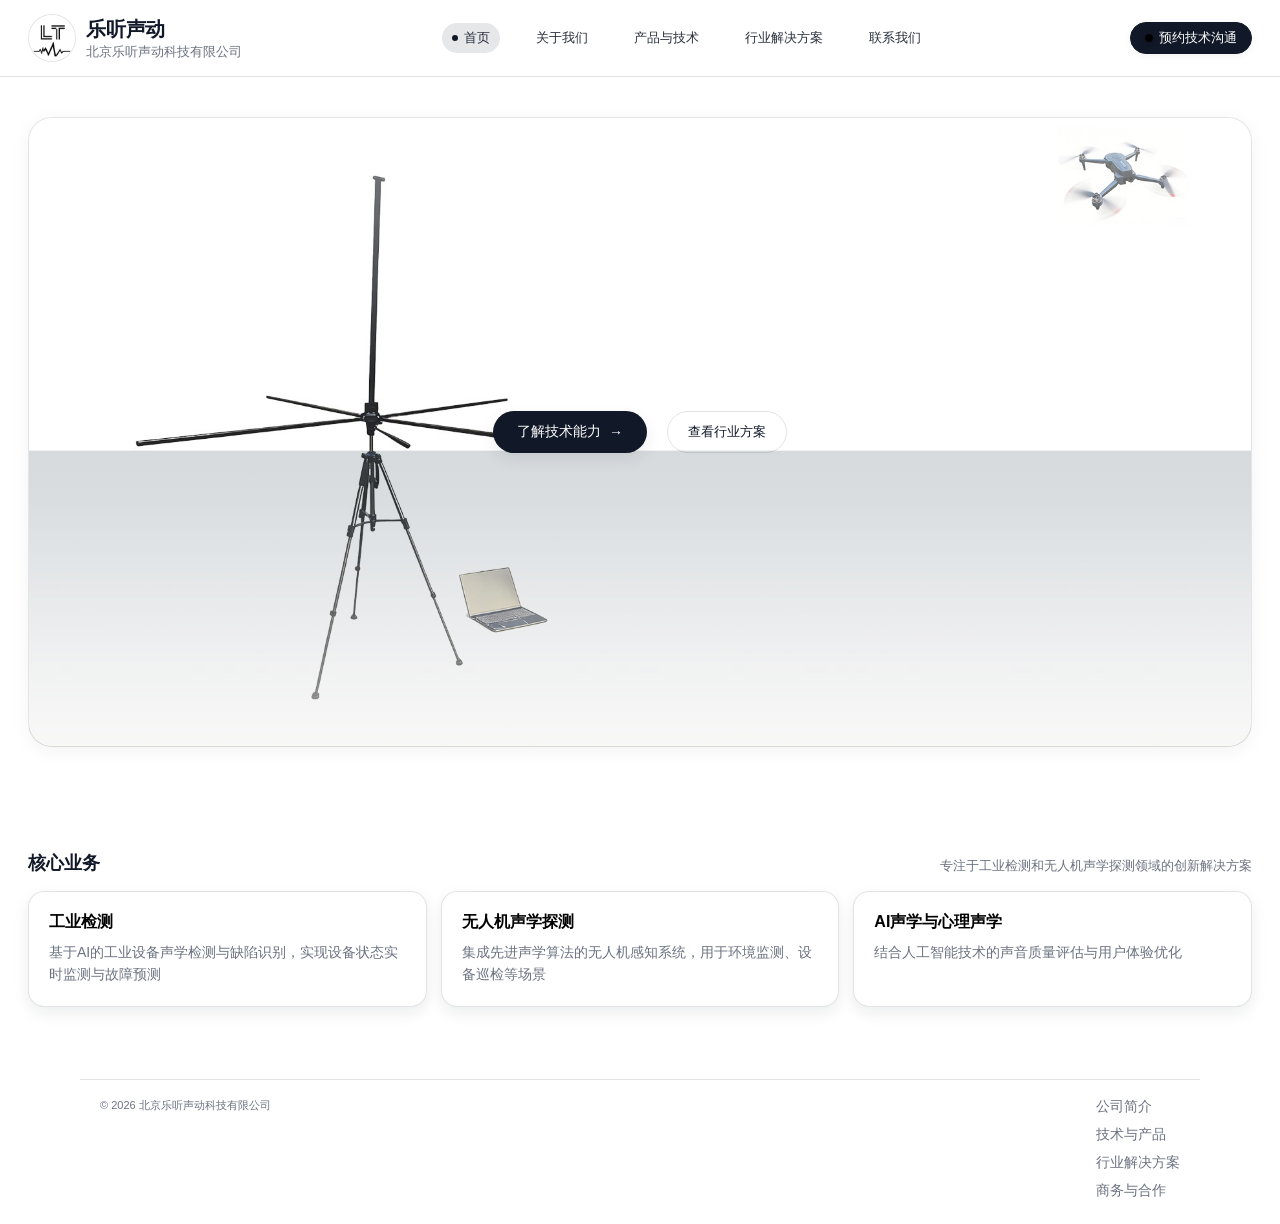
==== commit 2f5b8039: "Add files via upload" ====
--- a/index.html
+++ b/index.html
@@ -96,30 +96,7 @@
         </div>
       </section>
 
-      <!-- 解决方案展示 -->
-      <section class="section">
-        <div class="section-header">
-          <h2 class="section-title">解决方案</h2>
-          <p class="section-subtitle">针对工业检测和无人机声学探测的专业解决方案</p>
-        </div>
-        <div class="product-grid">
-          <div class="product-card">
-            <div class="product-image"></div>
-            <h3 class="product-title">工业设备状态监测系统</h3>
-            <p class="product-desc">通过声学分析实现工业设备的实时状态监测、故障预测和维护优化</p>
-          </div>
-          <div class="product-card">
-            <div class="product-image"></div>
-            <h3 class="product-title">无人机声学巡检方案</h3>
-            <p class="product-desc">利用无人机搭载声学传感器，实现对难以到达区域的设备巡检和环境监测</p>
-          </div>
-          <div class="product-card">
-            <div class="product-image"></div>
-            <h3 class="product-title">声音质量评估系统</h3>
-            <p class="product-desc">结合AI与心理声学技术，为音频设备和环境提供专业的声音质量评估</p>
-          </div>
-        </div>
-      </section>
+
     </main>
 
     <footer class="footer">
--- a/assets/styles.css
+++ b/assets/styles.css
@@ -83,9 +83,9 @@
 }
 
 .brand-logo {
-  width: 34px;
-  height: 34px;
-  border-radius: 16px;
+  width: 48px;
+  height: 48px;
+  border-radius: 24px;
   overflow: hidden;
   border: 1px solid rgba(148, 163, 184, 0.35);
   background: #020617;
@@ -100,7 +100,7 @@
 }
 
 .brand-text-main {
-  font-size: 16px;
+  font-size: 20px;
   font-weight: 600;
   letter-spacing: 0.08em;
   text-transform: uppercase;
@@ -108,7 +108,7 @@
 }
 
 .brand-text-sub {
-  font-size: 11px;
+  font-size: 13px;
   color: #9ca3af;
 }
 
@@ -2100,3 +2100,207 @@
   }
 }
 
+/* 移动端优化 - 确保手机端正常显示 */
+@media (max-width: 768px) {
+  html {
+    font-size: 16px;
+  }
+  
+  body {
+    -webkit-text-size-adjust: 100%;
+    text-size-adjust: 100%;
+  }
+  
+  .page-inner {
+    padding: 0 16px 32px;
+    width: 100%;
+  }
+  
+  .navbar-inner {
+    padding: 12px 16px;
+    width: 100%;
+  }
+  
+  .brand-logo {
+    width: 42px;
+    height: 42px;
+    border-radius: 21px;
+  }
+  
+  .brand-text-main {
+    font-size: 18px;
+  }
+  
+  .section {
+    margin-top: 40px;
+  }
+  
+  .section-title {
+    font-size: 24px;
+  }
+  
+  .section-subtitle {
+    font-size: 14px;
+  }
+  
+  .product-grid {
+    grid-template-columns: 1fr;
+    gap: 16px;
+  }
+  
+  .product-image {
+    height: 180px;
+  }
+  
+  .product-title {
+    font-size: 17px;
+    margin: 16px;
+  }
+  
+  .product-desc {
+    font-size: 14px;
+    margin: 0 16px 16px;
+  }
+  
+  .feature-grid {
+    grid-template-columns: 1fr;
+    gap: 16px;
+  }
+  
+  .feature-card {
+    padding: 20px;
+  }
+  
+  .feature-title {
+    font-size: 18px;
+  }
+  
+  .feature-desc {
+    font-size: 14px;
+  }
+  
+  .hero-banner {
+    height: 45vh;
+    min-height: 280px;
+    margin: 16px 0;
+    border-radius: 12px;
+  }
+  
+  .hero-banner-actions {
+    gap: 12px;
+  }
+  
+  .btn-primary,
+  .btn-ghost {
+    padding: 10px 20px;
+    font-size: 14px;
+  }
+  
+  .two-col {
+    grid-template-columns: 1fr;
+    gap: 24px;
+  }
+  
+  .kpi-grid {
+    grid-template-columns: 1fr;
+    gap: 12px;
+  }
+  
+  .kpi-card {
+    padding: 16px;
+  }
+  
+  .kpi-label {
+    font-size: 12px;
+  }
+  
+  .kpi-value {
+    font-size: 24px;
+  }
+  
+  .kpi-extra {
+    font-size: 12px;
+  }
+  
+  .footer-links {
+    flex-direction: column;
+    gap: 12px;
+  }
+  
+  .footer-links a {
+    font-size: 13px;
+  }
+}
+
+/* 小屏幕手机优化 */
+@media (max-width: 480px) {
+  html {
+    font-size: 15px;
+  }
+  
+  .brand-logo {
+    width: 38px;
+    height: 38px;
+    border-radius: 19px;
+  }
+  
+  .brand-text-main {
+    font-size: 16px;
+  }
+  
+  .hero-banner {
+    height: 40vh;
+    min-height: 240px;
+  }
+  
+  .product-image {
+    height: 160px;
+  }
+  
+  .btn-primary,
+  .btn-ghost {
+    padding: 8px 16px;
+    font-size: 13px;
+  }
+}
+
+/* 平板优化 */
+@media (min-width: 769px) and (max-width: 1024px) {
+  .page-inner {
+    padding: 0 24px 48px;
+  }
+  
+  .product-grid {
+    grid-template-columns: repeat(2, 1fr);
+    gap: 20px;
+  }
+  
+  .feature-grid {
+    grid-template-columns: repeat(2, 1fr);
+  }
+  
+  .hero-banner {
+    height: 55vh;
+    min-height: 380px;
+  }
+}
+
+/* 桌面端优化 */
+@media (min-width: 1025px) {
+  .page-inner {
+    max-width: 1280px;
+  }
+  
+  .navbar-inner {
+    max-width: 1280px;
+  }
+  
+  .product-grid {
+    grid-template-columns: repeat(3, 1fr);
+  }
+  
+  .feature-grid {
+    grid-template-columns: repeat(3, 1fr);
+  }
+}
+
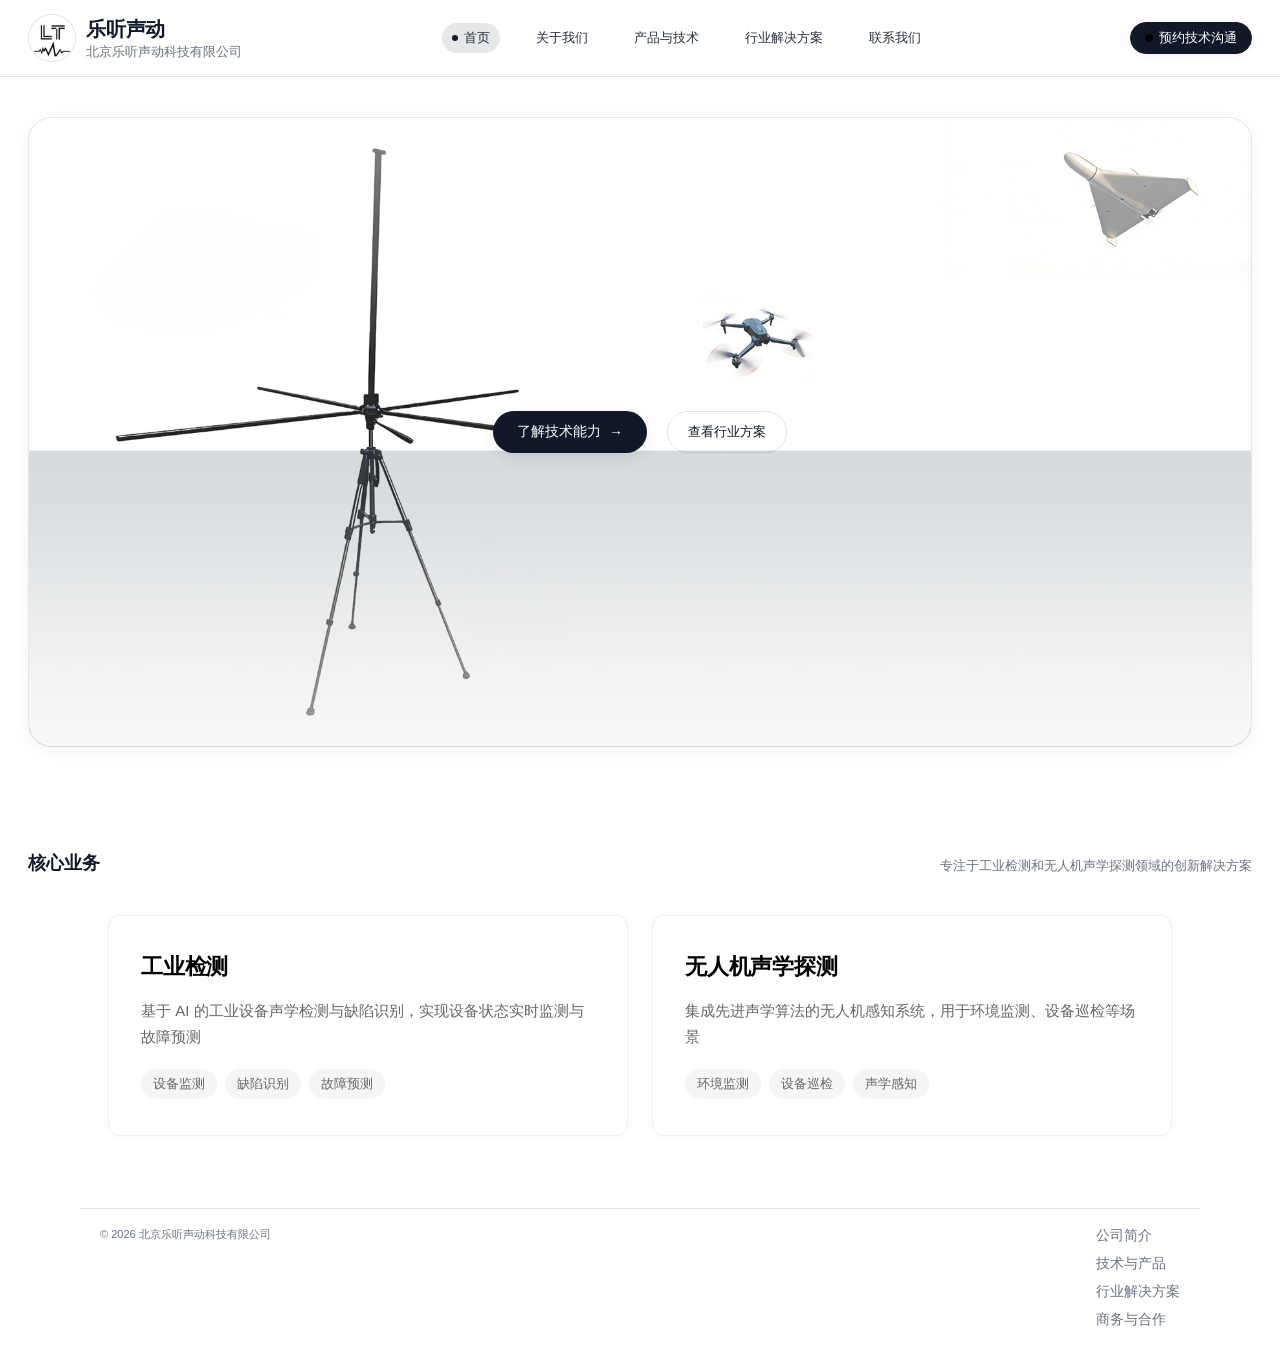
==== commit aa48f9a2: "Add files via upload" ====
--- a/index.html
+++ b/index.html
@@ -9,7 +9,7 @@
     <title>北京乐听声动科技有限公司 | 首页</title>
     <meta
       name="description"
-      content="北京乐听声动科技有限公司——专注算法、UAV、工业检测、AI 声学与心理声学的科技公司，为行业客户提供从算法到系统的整体解决方案。"
+      content="北京乐听声动科技有限公司——专注算法、UAV、工业检测、AI 声学的科技公司，为行业客户提供从算法到系统的整体解决方案。"
     />
     <link rel="stylesheet" href="assets/styles.css" />
   </head>
@@ -80,18 +80,24 @@
           <h2 class="section-title">核心业务</h2>
           <p class="section-subtitle">专注于工业检测和无人机声学探测领域的创新解决方案</p>
         </div>
-        <div class="feature-grid">
-          <article class="feature-card">
-            <h3 class="feature-title">工业检测</h3>
-            <p class="feature-desc">基于AI的工业设备声学检测与缺陷识别，实现设备状态实时监测与故障预测</p>
+        <div class="business-grid">
+          <article class="business-card">
+            <h3 class="business-title">工业检测</h3>
+            <p class="business-desc">基于 AI 的工业设备声学检测与缺陷识别，实现设备状态实时监测与故障预测</p>
+            <div class="business-tags">
+              <span class="business-tag">设备监测</span>
+              <span class="business-tag">缺陷识别</span>
+              <span class="business-tag">故障预测</span>
+            </div>
           </article>
-          <article class="feature-card">
-            <h3 class="feature-title">无人机声学探测</h3>
-            <p class="feature-desc">集成先进声学算法的无人机感知系统，用于环境监测、设备巡检等场景</p>
-          </article>
-          <article class="feature-card">
-            <h3 class="feature-title">AI声学与心理声学</h3>
-            <p class="feature-desc">结合人工智能技术的声音质量评估与用户体验优化</p>
+          <article class="business-card">
+            <h3 class="business-title">无人机声学探测</h3>
+            <p class="business-desc">集成先进声学算法的无人机感知系统，用于环境监测、设备巡检等场景</p>
+            <div class="business-tags">
+              <span class="business-tag">环境监测</span>
+              <span class="business-tag">设备巡检</span>
+              <span class="business-tag">声学感知</span>
+            </div>
           </article>
         </div>
       </section>
--- a/assets/styles.css
+++ b/assets/styles.css
@@ -171,6 +171,7 @@
   display: inline-flex;
   align-items: center;
   gap: 6px;
+  white-space: nowrap;
   cursor: pointer;
   transition: 0.18s ease;
   box-shadow: 0 2px 8px rgba(0, 0, 0, 0.05);
@@ -295,6 +296,195 @@
   flex-wrap: wrap;
 }
 
+/* 业务网格布局 - 用于首页核心业务两列居中 */
+.business-grid {
+  display: flex;
+  gap: 24px;
+  justify-content: center;
+  margin-top: 40px;
+}
+
+.business-card {
+  background: #ffffff;
+  border-radius: 12px;
+  padding: 36px 32px;
+  border: 1px solid rgba(0, 0, 0, 0.06);
+  box-shadow: 0 2px 8px rgba(0, 0, 0, 0.03);
+  transition: transform 0.3s ease, box-shadow 0.3s ease;
+  flex: 1;
+  max-width: 520px;
+}
+
+.business-card:hover {
+  transform: translateY(-4px);
+  box-shadow: 0 6px 16px rgba(0, 0, 0, 0.06);
+}
+
+.business-title {
+  font-size: 22px;
+  font-weight: 600;
+  color: #000000;
+  margin-bottom: 16px;
+  letter-spacing: -0.01em;
+}
+
+.business-desc {
+  font-size: 15px;
+  color: #666666;
+  line-height: 1.7;
+  margin-bottom: 20px;
+}
+
+.business-tags {
+  display: flex;
+  flex-wrap: wrap;
+  gap: 8px;
+}
+
+.business-tag {
+  font-size: 13px;
+  color: #666666;
+  background: #f5f5f5;
+  padding: 6px 12px;
+  border-radius: 16px;
+  font-weight: 500;
+}
+
+/* 解决方案网格布局 - 用于 solutions.html 两列居中 */
+.solutions-grid {
+  display: flex;
+  gap: 24px;
+  justify-content: center;
+  margin-top: 40px;
+}
+
+.solutions-grid .product-card {
+  width: calc(50% - 12px);
+  max-width: 560px;
+}
+
+/* 核心能力卡片 - 用于 about.html 公司简介区域 */
+.capabilities-grid {
+  display: flex;
+  gap: 20px;
+  margin-top: 24px;
+}
+
+.capability-card {
+  flex: 1;
+  padding: 20px;
+  background: #ffffff;
+  border-radius: 12px;
+  border: 1px solid rgba(0, 0, 0, 0.08);
+  box-shadow: 0 2px 8px rgba(0, 0, 0, 0.04);
+  transition: transform 0.2s ease, box-shadow 0.2s ease;
+}
+
+.capability-card:hover {
+  transform: translateY(-2px);
+  box-shadow: 0 4px 12px rgba(0, 0, 0, 0.08);
+}
+
+.capability-icon {
+  width: 40px;
+  height: 40px;
+  background: #2D6A4F;
+  border-radius: 8px;
+  margin-bottom: 12px;
+}
+
+.capability-title {
+  font-size: 16px;
+  font-weight: 600;
+  color: #000000;
+  margin-bottom: 8px;
+}
+
+.capability-desc {
+  font-size: 14px;
+  color: #666666;
+  line-height: 1.5;
+  margin: 0;
+}
+
+/* 关于我们页面简介区域新样式 */
+.about-intro-content {
+  margin-top: 40px;
+}
+
+.about-intro-text {
+  max-width: 900px;
+  margin: 0 auto 48px;
+}
+
+.intro-paragraph {
+  font-size: 18px;
+  line-height: 1.8;
+  color: #333333;
+  text-align: center;
+  margin: 0;
+}
+
+.company-name {
+  font-weight: 700;
+  color: #000000;
+  position: relative;
+  display: inline-block;
+  padding: 0 4px;
+}
+
+.about-stats {
+  display: grid;
+  grid-template-columns: repeat(3, 1fr);
+  gap: 24px;
+  margin-top: 48px;
+}
+
+.stat-card {
+  background: #ffffff;
+  border-radius: 16px;
+  padding: 0;
+  text-align: center;
+  border: 1px solid rgba(0, 0, 0, 0.08);
+  box-shadow: 0 4px 12px rgba(0, 0, 0, 0.05);
+  transition: transform 0.2s ease, box-shadow 0.2s ease;
+  overflow: hidden;
+}
+
+.stat-card:hover {
+  transform: translateY(-4px);
+  box-shadow: 0 8px 24px rgba(0, 0, 0, 0.08);
+}
+
+.stat-image {
+  width: 100%;
+  height: 180px;
+  background: linear-gradient(135deg, #f5f7fa 0%, #e8ecf1 100%);
+  margin-bottom: 20px;
+}
+
+.stat-value {
+  font-size: 20px;
+  font-weight: 700;
+  color: #0D47A1;
+  margin: 0 24px 12px;
+  letter-spacing: -0.02em;
+}
+
+.stat-label {
+  font-size: 16px;
+  font-weight: 600;
+  color: #000000;
+  margin: 0 24px 8px;
+}
+
+.stat-desc {
+  font-size: 14px;
+  color: #666666;
+  line-height: 1.5;
+  margin: 0 24px 24px;
+}
+
 /* 产品网格 */
 .product-grid {
   display: grid;
@@ -319,10 +509,11 @@
 
 .product-image {
   height: 200px;
-  background-color: #ffffff;
-  background-size: contain;
+  background-color: #f5f7fa;
+  background-size: 80%;
   background-repeat: no-repeat;
   background-position: center;
+  padding: 20px;
 }
 
 .product-title {
@@ -453,16 +644,16 @@
 
 .faq-item {
   padding: 24px;
-  border-radius: 16px;
+  border-radius: 12px;
   background: #ffffff;
-  border: 1px solid rgba(0, 0, 0, 0.1);
-  box-shadow: 0 4px 12px rgba(0, 0, 0, 0.05);
+  border: 1px solid rgba(0, 0, 0, 0.06);
+  box-shadow: 0 2px 8px rgba(0, 0, 0, 0.03);
   transition: transform 0.3s ease, box-shadow 0.3s ease;
 }
 
 .faq-item:hover {
   transform: translateY(-4px);
-  box-shadow: 0 8px 16px rgba(0, 0, 0, 0.08);
+  box-shadow: 0 6px 16px rgba(0, 0, 0, 0.06);
 }
 
 .faq-question {
@@ -792,43 +983,70 @@
 }
 
 .feature-card {
-  padding: 20px;
-  border-radius: 16px;
+  padding: 28px 24px;
+  border-radius: 12px;
   background: #ffffff;
-  border: 1px solid rgba(0, 0, 0, 0.1);
-  box-shadow: 0 4px 12px rgba(0, 0, 0, 0.05);
+  border: 1px solid rgba(0, 0, 0, 0.06);
+  box-shadow: 0 2px 8px rgba(0, 0, 0, 0.03);
   transition: transform 0.3s ease, box-shadow 0.3s ease;
 }
 
 .feature-card:hover {
   transform: translateY(-4px);
-  box-shadow: 0 8px 16px rgba(0, 0, 0, 0.08);
-}
-
-.feature-icon {
-  width: 48px;
-  height: 48px;
-  border-radius: 12px;
+  box-shadow: 0 6px 16px rgba(0, 0, 0, 0.06);
+}
+
+.feature-title {
+  font-size: 18px;
+  font-weight: 600;
+  color: #000000;
+  margin-bottom: 12px;
+  letter-spacing: -0.01em;
+}
+
+.feature-desc {
+  font-size: 15px;
+  color: #666666;
+  line-height: 1.7;
+}
+
+/* 合作方式步骤样式 */
+.cooperation-step {
+  display: flex;
+  gap: 16px;
+  align-items: flex-start;
+}
+
+.step-icon {
+  width: 28px;
+  height: 28px;
+  border-radius: 50%;
   background: #f5f5f5;
   display: flex;
   align-items: center;
   justify-content: center;
-  font-size: 20px;
-  color: #000000;
-  margin-bottom: 16px;
-}
-
-.feature-title {
-  font-size: 16px;
+  font-size: 15px;
+  color: #333333;
+  flex-shrink: 0;
+  font-weight: 600;
+}
+
+.step-content {
+  flex: 1;
+}
+
+.step-title {
+  font-size: 17px;
   font-weight: 600;
   color: #000000;
   margin-bottom: 8px;
 }
 
-.feature-desc {
-  font-size: 14px;
+.step-desc {
+  font-size: 15px;
   color: #666666;
   line-height: 1.6;
+  margin: 0;
 }
 
 /* 通用 section 布局 */
@@ -848,16 +1066,16 @@
 
 .kpi-card {
   padding: 20px;
-  border-radius: 16px;
+  border-radius: 0;
   background: #ffffff;
-  border: 1px solid rgba(0, 0, 0, 0.1);
-  box-shadow: 0 4px 12px rgba(0, 0, 0, 0.05);
+  border: none;
+  box-shadow: none;
   transition: transform 0.3s ease, box-shadow 0.3s ease;
 }
 
 .kpi-card:hover {
   transform: translateY(-4px);
-  box-shadow: 0 8px 16px rgba(0, 0, 0, 0.08);
+  box-shadow: 0 6px 16px rgba(0, 0, 0, 0.06);
 }
 
 .kpi-label {
@@ -1579,7 +1797,7 @@
   display: flex;
   align-items: flex-start;
   gap: 12px;
-  padding: 16px 0;
+  padding: 20px 0;
   border-bottom: 1px solid var(--border);
 }
 
@@ -1587,22 +1805,18 @@
   border-bottom: none;
 }
 
-.spec-icon {
-  font-size: 24px;
-  flex-shrink: 0;
-}
-
 .spec-content strong {
   display: block;
-  font-size: 15px;
+  font-size: 16px;
   color: var(--text);
-  margin-bottom: 4px;
+  margin-bottom: 6px;
+  font-weight: 600;
 }
 
 .spec-content p {
   font-size: 14px;
   color: var(--muted);
-  line-height: 1.5;
+  line-height: 1.6;
   margin: 0;
 }
 
@@ -2137,10 +2351,87 @@
   
   .section-title {
     font-size: 24px;
+    word-break: keep-all;
+    white-space: nowrap;
   }
   
   .section-subtitle {
     font-size: 14px;
+  }
+  
+  .business-grid {
+    flex-direction: column;
+    gap: 16px;
+  }
+  
+  .business-card {
+    width: 100%;
+    max-width: none;
+    padding: 24px 20px;
+  }
+  
+  .business-icon {
+    font-size: 28px;
+  }
+  
+  .business-title {
+    font-size: 18px;
+  }
+  
+  .business-desc {
+    font-size: 13px;
+  }
+  
+  .business-tag {
+    font-size: 11px;
+    padding: 4px 10px;
+  }
+  
+  .solutions-grid {
+    flex-direction: column;
+    gap: 16px;
+  }
+  
+  .solutions-grid .product-card {
+    width: 100%;
+    max-width: none;
+  }
+  
+  .capabilities-grid {
+    flex-direction: column;
+    gap: 16px;
+  }
+  
+  .capability-card {
+    width: 100%;
+  }
+  
+  .about-stats {
+    grid-template-columns: 1fr;
+    gap: 16px;
+  }
+  
+  .stat-card {
+    padding: 0;
+  }
+  
+  .stat-image {
+    height: 140px;
+  }
+  
+  .stat-value {
+    font-size: 18px;
+    margin: 0 20px 10px;
+  }
+  
+  .stat-label {
+    font-size: 15px;
+    margin: 0 20px 6px;
+  }
+  
+  .stat-desc {
+    font-size: 13px;
+    margin: 0 20px 20px;
   }
   
   .product-grid {
@@ -2283,6 +2574,55 @@
     height: 55vh;
     min-height: 380px;
   }
+  
+  .business-grid,
+  .solutions-grid {
+    flex-wrap: wrap;
+    justify-content: center;
+  }
+  
+  .business-grid .feature-card,
+  .solutions-grid .product-card {
+    width: calc(50% - 12px);
+    max-width: none;
+  }
+  
+  .capabilities-grid {
+    flex-wrap: wrap;
+  }
+  
+  .capability-card {
+    flex: 1 1 calc(33.333% - 14px);
+    min-width: calc(33.333% - 14px);
+  }
+  
+  .about-stats {
+    grid-template-columns: repeat(3, 1fr);
+    gap: 20px;
+  }
+  
+  .stat-card {
+    padding: 0;
+  }
+  
+  .stat-image {
+    height: 160px;
+  }
+  
+  .stat-value {
+    font-size: 19px;
+    margin: 0 22px 11px;
+  }
+  
+  .stat-label {
+    font-size: 15px;
+    margin: 0 22px 7px;
+  }
+  
+  .stat-desc {
+    font-size: 13px;
+    margin: 0 22px 22px;
+  }
 }
 
 /* 桌面端优化 */
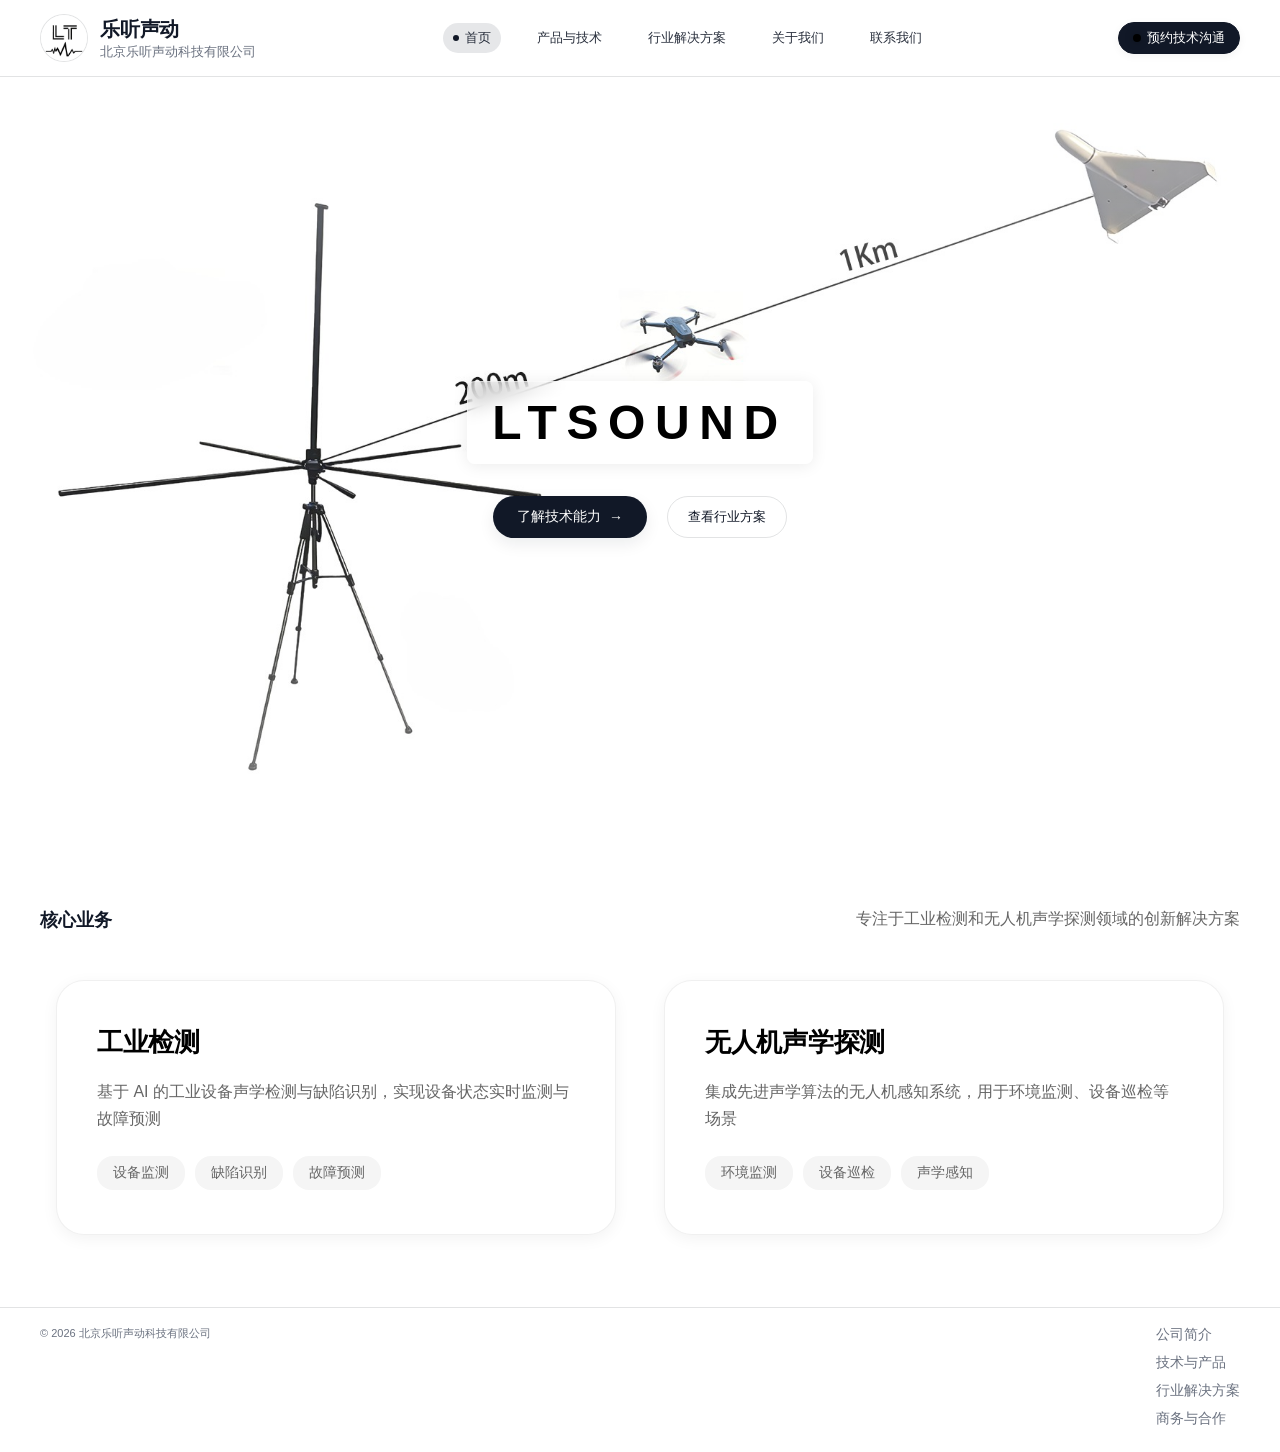
==== commit 26fe4c20: "Add files via upload" ====
--- a/index.html
+++ b/index.html
@@ -31,10 +31,6 @@
             <span class="dot"></span>
             <span class="label">首页</span>
           </a>
-          <a class="nav-link" href="about.html">
-            <span class="dot"></span>
-            <span class="label">关于我们</span>
-          </a>
           <a class="nav-link" href="products.html">
             <span class="dot"></span>
             <span class="label">产品与技术</span>
@@ -42,6 +38,10 @@
           <a class="nav-link" href="solutions.html">
             <span class="dot"></span>
             <span class="label">行业解决方案</span>
+          </a>
+          <a class="nav-link" href="about.html">
+            <span class="dot"></span>
+            <span class="label">关于我们</span>
           </a>
           <a class="nav-link" href="contact.html">
             <span class="dot"></span>
@@ -62,6 +62,7 @@
       <!-- 大图 hero 区域 -->
       <section class="hero-banner" style="background-image: url('assets/images/drone-imager.jpg') !important; background-size: cover; background-position: center;">
         <div class="hero-content">
+          <h1 class="hero-english-title">LTSOUND</h1>
           <div class="hero-banner-actions">
             <a href="products.html" class="btn-primary">
               了解技术能力
@@ -78,25 +79,29 @@
       <section class="section">
         <div class="section-header">
           <h2 class="section-title">核心业务</h2>
-          <p class="section-subtitle">专注于工业检测和无人机声学探测领域的创新解决方案</p>
+          <span class="section-badge">专注于工业检测和无人机声学探测领域的创新解决方案</span>
         </div>
         <div class="business-grid">
           <article class="business-card">
-            <h3 class="business-title">工业检测</h3>
-            <p class="business-desc">基于 AI 的工业设备声学检测与缺陷识别，实现设备状态实时监测与故障预测</p>
-            <div class="business-tags">
-              <span class="business-tag">设备监测</span>
-              <span class="business-tag">缺陷识别</span>
-              <span class="business-tag">故障预测</span>
+            <div class="business-card-content">
+              <h3 class="business-title">工业检测</h3>
+              <p class="business-desc">基于 AI 的工业设备声学检测与缺陷识别，实现设备状态实时监测与故障预测</p>
+              <div class="business-tags">
+                <span class="business-tag">设备监测</span>
+                <span class="business-tag">缺陷识别</span>
+                <span class="business-tag">故障预测</span>
+              </div>
             </div>
           </article>
           <article class="business-card">
-            <h3 class="business-title">无人机声学探测</h3>
-            <p class="business-desc">集成先进声学算法的无人机感知系统，用于环境监测、设备巡检等场景</p>
-            <div class="business-tags">
-              <span class="business-tag">环境监测</span>
-              <span class="business-tag">设备巡检</span>
-              <span class="business-tag">声学感知</span>
+            <div class="business-card-content">
+              <h3 class="business-title">无人机声学探测</h3>
+              <p class="business-desc">集成先进声学算法的无人机感知系统，用于环境监测、设备巡检等场景</p>
+              <div class="business-tags">
+                <span class="business-tag">环境监测</span>
+                <span class="business-tag">设备巡检</span>
+                <span class="business-tag">声学感知</span>
+              </div>
             </div>
           </article>
         </div>
--- a/assets/styles.css
+++ b/assets/styles.css
@@ -17,6 +17,7 @@
     "Hiragino Sans GB", "Microsoft YaHei", sans-serif;
   color: #000000;
   background: #f9f9f9;
+  overflow-x: hidden;
 }
 
 a {
@@ -48,9 +49,9 @@
 }
 
 .page-inner {
-  width: min(1120px, 100%);
+  width: 100%;
   margin: 0 auto;
-  padding: 0 20px 40px;
+  padding: 0 40px 40px;
   flex: 1;
   display: flex;
   flex-direction: column;
@@ -67,9 +68,9 @@
 }
 
 .navbar-inner {
-  width: min(1120px, 100%);
+  width: 100%;
   margin: 0 auto;
-  padding: 14px 20px;
+  padding: 14px 40px;
   display: flex;
   align-items: center;
   justify-content: space-between;
@@ -79,7 +80,8 @@
 .brand {
   display: flex;
   align-items: center;
-  gap: 10px;
+  gap: 12px;
+  position: relative;
 }
 
 .brand-logo {
@@ -110,6 +112,17 @@
 .brand-text-sub {
   font-size: 13px;
   color: #9ca3af;
+}
+
+.brand-english {
+  font-size: 24px;
+  font-weight: 700;
+  letter-spacing: 4px;
+  text-transform: uppercase;
+  color: #2D6A4F;
+  margin-left: 8px;
+  padding-left: 12px;
+  border-left: 2px solid rgba(45, 106, 79, 0.3);
 }
 
 .nav-links {
@@ -234,18 +247,19 @@
 /* 大图 hero 区域 */
 .hero-banner {
   position: relative;
-  height: 70vh;
-  min-height: 500px;
+  height: 85vh;
+  min-height: 600px;
   background: url('assets/images/drone-imager.jpg') no-repeat center center;
   background-size: cover;
-  border-radius: 24px;
-  margin: 40px 0;
+  border-radius: 0;
+  margin: 0;
+  width: 100vw;
+  margin-left: calc(-50vw + 50%);
   overflow: hidden;
   display: flex;
   align-items: center;
   justify-content: center;
-  border: 1px solid rgba(0, 0, 0, 0.1);
-  box-shadow: 0 4px 20px rgba(0, 0, 0, 0.05);
+  box-shadow: none;
 }
 
 .hero-banner::before {
@@ -270,82 +284,118 @@
   position: relative;
   z-index: 2;
   text-align: center;
-  max-width: 800px;
-  padding: 0 20px;
+  max-width: 900px;
+  padding: 40px 20px;
+}
+
+.hero-english-title {
+  font-size: clamp(28px, 5vw, 48px);
+  font-weight: 800;
+  font-family: 'Helvetica Neue', 'Inter', 'SF Pro Display', -apple-system, BlinkMacSystemFont, sans-serif;
+  color: #000000;
+  margin-bottom: 32px;
+  letter-spacing: 0.2em;
+  text-transform: uppercase;
+  line-height: 1.2;
+  padding: 12px 24px;
+  background: rgba(255, 255, 255, 0.5);
+  border-radius: 8px;
+  backdrop-filter: blur(8px);
+  -webkit-backdrop-filter: blur(8px);
+  box-shadow: 0 2px 16px rgba(0, 0, 0, 0.08);
+  display: inline-block;
+  text-shadow: 0 1px 3px rgba(255, 255, 255, 0.8);
+  position: relative;
+  z-index: 3;
+  border: 1px solid rgba(255, 255, 255, 0.4);
 }
 
 .hero-banner-title {
   font-size: clamp(48px, 8vw, 72px);
   font-weight: 700;
   color: #000000;
-  margin-bottom: 20px;
+  margin-bottom: 28px;
   letter-spacing: -0.02em;
 }
 
 .hero-banner-subtitle {
-  font-size: clamp(16px, 2vw, 20px);
-  color: #666666;
-  margin-bottom: 40px;
-  line-height: 1.5;
+  font-size: clamp(16px, 3vw, 20px);
+  color: #333333;
+  margin-bottom: 32px;
+  line-height: 1.8;
+  max-width: 700px;
+  margin-left: auto;
+  margin-right: auto;
 }
 
 .hero-banner-actions {
   display: flex;
+  gap: 20px;
   justify-content: center;
-  gap: 20px;
   flex-wrap: wrap;
 }
 
 /* 业务网格布局 - 用于首页核心业务两列居中 */
 .business-grid {
   display: flex;
-  gap: 24px;
+  gap: 48px;
+  margin-top: 48px;
   justify-content: center;
-  margin-top: 40px;
+  width: 100vw;
+  margin-left: calc(-50vw + 50%);
+  padding: 0 20px;
 }
 
 .business-card {
   background: #ffffff;
-  border-radius: 12px;
-  padding: 36px 32px;
+  border-radius: 28px;
+  padding: 44px 40px;
   border: 1px solid rgba(0, 0, 0, 0.06);
-  box-shadow: 0 2px 8px rgba(0, 0, 0, 0.03);
+  box-shadow: 0 4px 16px rgba(0, 0, 0, 0.05);
   transition: transform 0.3s ease, box-shadow 0.3s ease;
   flex: 1;
-  max-width: 520px;
+  max-width: 560px;
 }
 
 .business-card:hover {
-  transform: translateY(-4px);
-  box-shadow: 0 6px 16px rgba(0, 0, 0, 0.06);
+  transform: translateY(-8px);
+  box-shadow: 0 12px 32px rgba(0, 0, 0, 0.1);
+}
+
+.business-card-content {
+  padding: 0;
+  flex: 1;
+  display: flex;
+  flex-direction: column;
 }
 
 .business-title {
-  font-size: 22px;
+  font-size: 26px;
   font-weight: 600;
   color: #000000;
-  margin-bottom: 16px;
+  margin-bottom: 18px;
   letter-spacing: -0.01em;
 }
 
 .business-desc {
-  font-size: 15px;
+  font-size: 16px;
   color: #666666;
   line-height: 1.7;
-  margin-bottom: 20px;
+  margin-bottom: 24px;
+  flex: 1;
 }
 
 .business-tags {
   display: flex;
   flex-wrap: wrap;
-  gap: 8px;
+  gap: 10px;
 }
 
 .business-tag {
-  font-size: 13px;
+  font-size: 14px;
   color: #666666;
   background: #f5f5f5;
-  padding: 6px 12px;
+  padding: 8px 16px;
   border-radius: 16px;
   font-weight: 500;
 }
@@ -353,13 +403,13 @@
 /* 解决方案网格布局 - 用于 solutions.html 两列居中 */
 .solutions-grid {
   display: flex;
-  gap: 24px;
+  gap: 32px;
   justify-content: center;
-  margin-top: 40px;
+  margin-top: 48px;
 }
 
 .solutions-grid .product-card {
-  width: calc(50% - 12px);
+  width: calc(50% - 16px);
   max-width: 560px;
 }
 
@@ -385,6 +435,25 @@
   box-shadow: 0 4px 12px rgba(0, 0, 0, 0.08);
 }
 
+.mission-vision-card {
+  padding: 32px;
+  border-radius: 16px;
+  background: #ffffff;
+  border: 1px solid rgba(0, 0, 0, 0.04);
+  box-shadow: 0 2px 8px rgba(0, 0, 0, 0.02);
+}
+
+.mission-vision-card .feature-title {
+  font-size: 20px;
+  font-weight: 600;
+  color: #000000;
+  margin-bottom: 16px;
+}
+
+.mission-vision-card p {
+  line-height: 1.8;
+}
+
 .capability-icon {
   width: 40px;
   height: 40px;
@@ -419,15 +488,22 @@
 
 .intro-paragraph {
   font-size: 18px;
-  line-height: 1.8;
-  color: #333333;
+  line-height: 1.9;
+  color: #111827;
   text-align: center;
   margin: 0;
+  padding: 36px 40px;
+  background: linear-gradient(135deg, #ffffff 0%, #fafafa 100%);
+  border-left: 4px solid #111827;
+  border-radius: 24px;
+  box-shadow: 0 4px 20px rgba(0, 0, 0, 0.06);
+  max-width: 900px;
+  margin: 0 auto;
 }
 
 .company-name {
   font-weight: 700;
-  color: #000000;
+  color: #111827;
   position: relative;
   display: inline-block;
   padding: 0 4px;
@@ -491,59 +567,68 @@
   grid-template-columns: repeat(3, minmax(0, 1fr));
   gap: 24px;
   margin-top: 40px;
+  margin-left: -20px;
+  margin-right: -20px;
+  padding-left: 20px;
+  padding-right: 20px;
 }
 
 .product-card {
   background: #ffffff;
-  border-radius: 16px;
+  border-radius: 28px;
   overflow: hidden;
   transition: transform 0.3s ease, box-shadow 0.3s ease;
-  border: 1px solid rgba(0, 0, 0, 0.1);
-  box-shadow: 0 4px 12px rgba(0, 0, 0, 0.05);
+  border: 1px solid rgba(0, 0, 0, 0.08);
+  box-shadow: 0 4px 16px rgba(0, 0, 0, 0.06);
+  display: flex;
+  flex-direction: column;
+  width: 100%;
 }
 
 .product-card:hover {
-  transform: translateY(-8px);
-  box-shadow: 0 12px 24px rgba(0, 0, 0, 0.1);
+  transform: translateY(-12px);
+  box-shadow: 0 16px 40px rgba(0, 0, 0, 0.12);
 }
 
 .product-image {
-  height: 200px;
+  height: 280px;
   background-color: #f5f7fa;
-  background-size: 80%;
+  background-size: cover;
+  background-position: center;
   background-repeat: no-repeat;
-  background-position: center;
-  padding: 20px;
+  padding: 0;
 }
 
 .product-title {
-  font-size: 18px;
+  font-size: 26px;
   font-weight: 600;
   color: #000000;
-  margin: 20px;
+  margin: 28px 32px 18px;
+  letter-spacing: -0.01em;
 }
 
 .product-desc {
+  font-size: 16px;
+  color: #666666;
+  margin: 0 32px 24px;
+  line-height: 1.7;
+  flex: 1;
+}
+
+.product-features {
+  display: flex;
+  flex-wrap: wrap;
+  gap: 10px;
+  margin: 0 32px 32px;
+}
+
+.product-features .pill {
+  padding: 8px 16px;
+  border-radius: 999px;
   font-size: 14px;
   color: #666666;
-  margin: 0 20px 20px;
-  line-height: 1.5;
-}
-
-.product-features {
-  display: flex;
-  flex-wrap: wrap;
-  gap: 8px;
-  margin: 0 20px 20px;
-}
-
-.product-features .pill {
-  padding: 4px 12px;
-  border-radius: 999px;
-  font-size: 12px;
-  color: #666666;
   background: #f5f5f5;
-  border: 1px solid rgba(0, 0, 0, 0.1);
+  border: 1px solid rgba(0, 0, 0, 0.06);
 }
 
 /* 案例卡片 */
@@ -555,21 +640,21 @@
 }
 
 .case-card {
-  padding: 24px;
-  border-radius: 16px;
+  padding: 28px;
+  border-radius: 24px;
   background: #ffffff;
-  border: 1px solid rgba(0, 0, 0, 0.1);
-  box-shadow: 0 4px 12px rgba(0, 0, 0, 0.05);
+  border: 1px solid rgba(0, 0, 0, 0.06);
+  box-shadow: 0 4px 12px rgba(0, 0, 0, 0.04);
   transition: transform 0.3s ease, box-shadow 0.3s ease;
 }
 
 .case-card:hover {
-  transform: translateY(-4px);
-  box-shadow: 0 8px 16px rgba(0, 0, 0, 0.08);
+  transform: translateY(-6px);
+  box-shadow: 0 10px 24px rgba(0, 0, 0, 0.08);
 }
 
 .case-title {
-  font-size: 18px;
+  font-size: 20px;
   font-weight: 600;
   color: #000000;
   margin-bottom: 12px;
@@ -579,7 +664,7 @@
   font-size: 14px;
   color: #666666;
   margin-bottom: 16px;
-  line-height: 1.5;
+  line-height: 1.7;
 }
 
 .case-features {
@@ -589,12 +674,12 @@
 }
 
 .case-features .pill {
-  padding: 4px 12px;
-  border-radius: 999px;
-  font-size: 12px;
+  padding: 6px 14px;
+  border-radius: 30px;
+  font-size: 13px;
   color: #666666;
   background: #f5f5f5;
-  border: 1px solid rgba(0, 0, 0, 0.1);
+  border: 1px solid rgba(0, 0, 0, 0.08);
 }
 
 /* 联系信息 */
@@ -959,6 +1044,8 @@
   justify-content: space-between;
   align-items: flex-end;
   margin-bottom: 16px;
+  flex-wrap: wrap;
+  gap: 12px;
 }
 
 .section-title {
@@ -974,6 +1061,19 @@
 .section-tag {
   font-size: 11px;
   color: #9ca3af;
+}
+
+.section-badge {
+  display: inline-block;
+  background: transparent;
+  color: #666666;
+  font-size: 16px;
+  padding: 0;
+  margin-left: 16px;
+  vertical-align: middle;
+  font-weight: 400;
+  max-width: 600px;
+  line-height: 1.6;
 }
 
 .feature-grid {
@@ -986,14 +1086,14 @@
   padding: 28px 24px;
   border-radius: 12px;
   background: #ffffff;
-  border: 1px solid rgba(0, 0, 0, 0.06);
-  box-shadow: 0 2px 8px rgba(0, 0, 0, 0.03);
-  transition: transform 0.3s ease, box-shadow 0.3s ease;
+  border: 1px solid rgba(0, 0, 0, 0.04);
+  box-shadow: 0 2px 8px rgba(0, 0, 0, 0.02);
+  transition: transform 0.25s ease, box-shadow 0.25s ease;
 }
 
 .feature-card:hover {
-  transform: translateY(-4px);
-  box-shadow: 0 6px 16px rgba(0, 0, 0, 0.06);
+  transform: translateY(-3px);
+  box-shadow: 0 6px 16px rgba(0, 0, 0, 0.04);
 }
 
 .feature-title {
@@ -1013,19 +1113,20 @@
 /* 合作方式步骤样式 */
 .cooperation-step {
   display: flex;
-  gap: 16px;
+  gap: 20px;
   align-items: flex-start;
+  margin-bottom: 32px;
 }
 
 .step-icon {
-  width: 28px;
-  height: 28px;
+  width: 36px;
+  height: 36px;
   border-radius: 50%;
   background: #f5f5f5;
   display: flex;
   align-items: center;
   justify-content: center;
-  font-size: 15px;
+  font-size: 18px;
   color: #333333;
   flex-shrink: 0;
   font-weight: 600;
@@ -1039,13 +1140,13 @@
   font-size: 17px;
   font-weight: 600;
   color: #000000;
-  margin-bottom: 8px;
+  margin-bottom: 10px;
 }
 
 .step-desc {
-  font-size: 15px;
+  font-size: 14px;
   color: #666666;
-  line-height: 1.6;
+  line-height: 1.7;
   margin: 0;
 }
 
@@ -1061,21 +1162,20 @@
 .kpi-grid {
   display: grid;
   grid-template-columns: repeat(3, minmax(0, 1fr));
-  gap: 12px;
+  gap: 16px;
 }
 
 .kpi-card {
   padding: 20px;
-  border-radius: 0;
-  background: #ffffff;
+  border-radius: 12px;
+  background: #f9fafb;
   border: none;
   box-shadow: none;
-  transition: transform 0.3s ease, box-shadow 0.3s ease;
+  transition: transform 0.2s ease;
 }
 
 .kpi-card:hover {
-  transform: translateY(-4px);
-  box-shadow: 0 6px 16px rgba(0, 0, 0, 0.06);
+  transform: translateY(-2px);
 }
 
 .kpi-label {
@@ -1087,15 +1187,15 @@
 }
 
 .kpi-value {
-  font-size: 24px;
-  font-weight: 600;
+  font-size: 18px;
+  font-weight: 700;
   color: #000000;
   margin-bottom: 6px;
 }
 
 .kpi-extra {
   font-size: 11px;
-  color: #333333;
+  color: #666666;
 }
 
 .list {
@@ -1196,11 +1296,11 @@
 }
 
 .contact-card {
-  padding: 16px 16px 18px;
-  border-radius: 18px;
-  background: rgba(15, 23, 42, 0.96);
-  border: 1px solid rgba(51, 65, 85, 1);
-  box-shadow: 0 18px 40px rgba(15, 23, 42, 0.95);
+  padding: 40px;
+  border-radius: 24px;
+  background: #ffffff;
+  border: 1px solid rgba(0, 0, 0, 0.06);
+  box-shadow: 0 4px 16px rgba(0, 0, 0, 0.05);
 }
 
 .contact-row {
@@ -1290,8 +1390,8 @@
 }
 
 .footer {
-  padding: 18px 20px 24px;
-  width: min(1120px, 100%);
+  padding: 18px 40px 24px;
+  width: 100%;
   margin: 0 auto;
   border-top: 1px solid rgba(0, 0, 0, 0.1);
   display: flex;
@@ -1321,7 +1421,17 @@
   .hero-banner {
     height: 60vh;
     min-height: 400px;
-    margin: 20px 0;
+    border-radius: 0;
+    margin: 0;
+    width: 100vw;
+    margin-left: calc(-50vw + 50%);
+  }
+
+  .hero-english-title {
+    font-size: clamp(24px, 7vw, 40px);
+    margin-bottom: 24px;
+    letter-spacing: 0.15em;
+    padding: 10px 20px;
   }
 
   .hero-banner-title {
@@ -1330,12 +1440,17 @@
 
   .hero-banner-subtitle {
     font-size: clamp(14px, 2vw, 16px);
+    line-height: 1.7;
   }
 
   .product-grid,
   .feature-grid,
   .card-grid {
     grid-template-columns: repeat(2, minmax(0, 1fr));
+    width: 100%;
+    margin-left: 0;
+    padding: 0;
+    gap: 24px;
   }
 
   .two-col {
@@ -1348,6 +1463,34 @@
 
   .contact-grid {
     grid-template-columns: minmax(0, 1fr);
+  }
+
+  .business-grid,
+  .solutions-grid {
+    flex-direction: column;
+    align-items: center;
+    gap: 32px;
+    width: 100%;
+    margin-left: 0;
+    padding: 0;
+  }
+
+  .business-card,
+  .solutions-grid .product-card {
+    width: 100%;
+    max-width: none;
+  }
+
+  .section-header {
+    flex-direction: column;
+    align-items: flex-start;
+  }
+
+  .section-badge {
+    margin-left: 0;
+    margin-top: 12px;
+    font-size: 15px;
+    max-width: none;
   }
 }
 
@@ -1358,6 +1501,11 @@
 
   .brand-text-sub {
     display: none;
+  }
+
+  .brand-english {
+    font-size: 18px;
+    letter-spacing: 2px;
   }
 
   .nav-links {
@@ -1389,8 +1537,16 @@
   .hero-banner {
     height: 50vh;
     min-height: 300px;
-    margin: 16px 0;
-    border-radius: 16px;
+    border-radius: 0;
+    margin: 0;
+    width: 100vw;
+    margin-left: calc(-50vw + 50%);
+  }
+
+  .hero-english-title {
+    font-size: clamp(20px, 6vw, 32px);
+    margin-bottom: 16px;
+    letter-spacing: 0.12em;
   }
 
   .hero-banner-title {
@@ -1407,10 +1563,56 @@
   .card-grid,
   .kpi-grid {
     grid-template-columns: minmax(0, 1fr);
-  }
-
-  .product-image {
-    height: 150px;
+    width: 100%;
+    margin-left: 0;
+    padding: 0;
+    gap: 24px;
+  }
+
+  .product-image,
+  .business-card-image {
+    height: 200px;
+  }
+
+  .product-title {
+    font-size: 20px;
+    margin: 20px 20px 12px;
+  }
+
+  .product-desc {
+    font-size: 14px;
+    margin: 0 20px 16px;
+  }
+
+  .business-title {
+    font-size: 22px;
+  }
+
+  .business-card-content {
+    padding: 24px 24px 28px;
+  }
+
+  .intro-paragraph {
+    font-size: 16px;
+    padding: 24px 28px;
+  }
+
+  .about-stats {
+    grid-template-columns: minmax(0, 1fr);
+  }
+
+  .case-grid {
+    grid-template-columns: minmax(0, 1fr);
+  }
+
+  .cooperation-step {
+    flex-direction: column;
+    align-items: center;
+    text-align: center;
+  }
+
+  .step-icon {
+    margin-bottom: 12px;
   }
 }
 
@@ -1447,13 +1649,13 @@
 }
 
 .navbar-inner {
-  width: min(1320px, 100%);
-  padding: 14px 28px;
+  width: 100%;
+  padding: 14px 40px;
 }
 
 .page-inner {
-  width: min(1320px, 100%);
-  padding: 0 28px 72px;
+  width: 100%;
+  padding: 0 40px 72px;
 }
 
 .section {
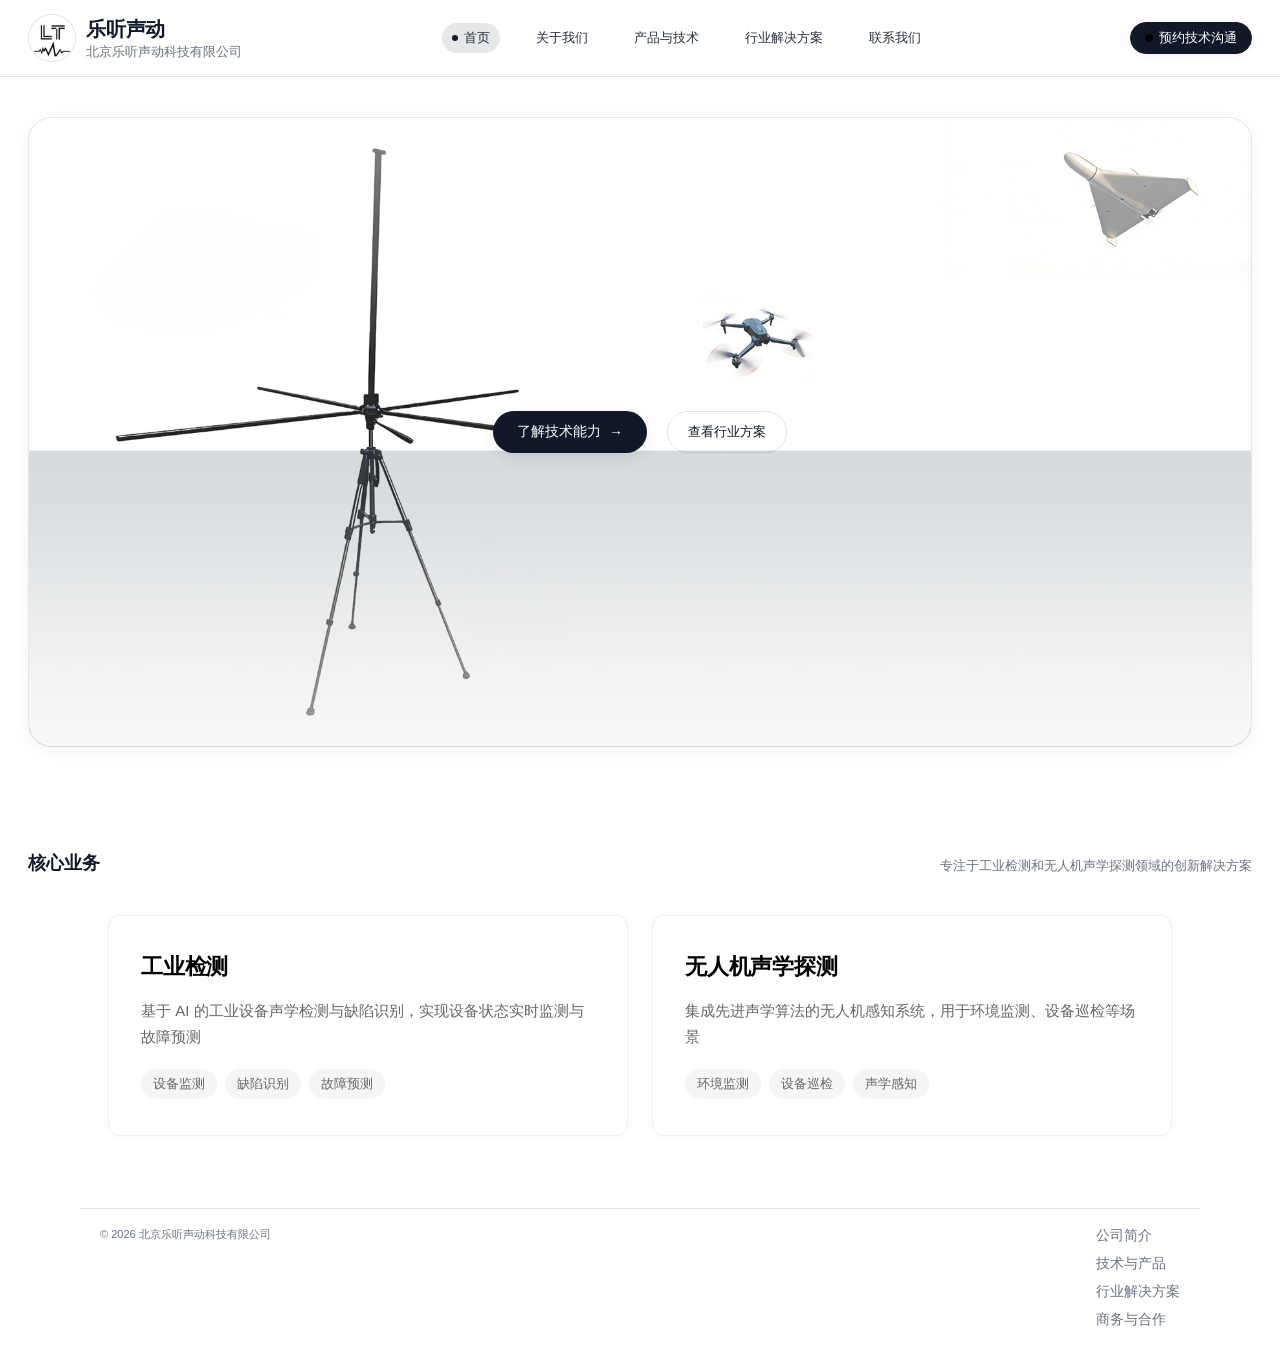
==== commit b4144542: "Add files via upload" ====
--- a/index.html
+++ b/index.html
@@ -31,6 +31,10 @@
             <span class="dot"></span>
             <span class="label">首页</span>
           </a>
+          <a class="nav-link" href="about.html">
+            <span class="dot"></span>
+            <span class="label">关于我们</span>
+          </a>
           <a class="nav-link" href="products.html">
             <span class="dot"></span>
             <span class="label">产品与技术</span>
@@ -38,10 +42,6 @@
           <a class="nav-link" href="solutions.html">
             <span class="dot"></span>
             <span class="label">行业解决方案</span>
-          </a>
-          <a class="nav-link" href="about.html">
-            <span class="dot"></span>
-            <span class="label">关于我们</span>
           </a>
           <a class="nav-link" href="contact.html">
             <span class="dot"></span>
@@ -62,7 +62,6 @@
       <!-- 大图 hero 区域 -->
       <section class="hero-banner" style="background-image: url('assets/images/drone-imager.jpg') !important; background-size: cover; background-position: center;">
         <div class="hero-content">
-          <h1 class="hero-english-title">LTSOUND</h1>
           <div class="hero-banner-actions">
             <a href="products.html" class="btn-primary">
               了解技术能力
@@ -79,29 +78,25 @@
       <section class="section">
         <div class="section-header">
           <h2 class="section-title">核心业务</h2>
-          <span class="section-badge">专注于工业检测和无人机声学探测领域的创新解决方案</span>
+          <p class="section-subtitle">专注于工业检测和无人机声学探测领域的创新解决方案</p>
         </div>
         <div class="business-grid">
           <article class="business-card">
-            <div class="business-card-content">
-              <h3 class="business-title">工业检测</h3>
-              <p class="business-desc">基于 AI 的工业设备声学检测与缺陷识别，实现设备状态实时监测与故障预测</p>
-              <div class="business-tags">
-                <span class="business-tag">设备监测</span>
-                <span class="business-tag">缺陷识别</span>
-                <span class="business-tag">故障预测</span>
-              </div>
+            <h3 class="business-title">工业检测</h3>
+            <p class="business-desc">基于 AI 的工业设备声学检测与缺陷识别，实现设备状态实时监测与故障预测</p>
+            <div class="business-tags">
+              <span class="business-tag">设备监测</span>
+              <span class="business-tag">缺陷识别</span>
+              <span class="business-tag">故障预测</span>
             </div>
           </article>
           <article class="business-card">
-            <div class="business-card-content">
-              <h3 class="business-title">无人机声学探测</h3>
-              <p class="business-desc">集成先进声学算法的无人机感知系统，用于环境监测、设备巡检等场景</p>
-              <div class="business-tags">
-                <span class="business-tag">环境监测</span>
-                <span class="business-tag">设备巡检</span>
-                <span class="business-tag">声学感知</span>
-              </div>
+            <h3 class="business-title">无人机声学探测</h3>
+            <p class="business-desc">集成先进声学算法的无人机感知系统，用于环境监测、设备巡检等场景</p>
+            <div class="business-tags">
+              <span class="business-tag">环境监测</span>
+              <span class="business-tag">设备巡检</span>
+              <span class="business-tag">声学感知</span>
             </div>
           </article>
         </div>
--- a/assets/styles.css
+++ b/assets/styles.css
@@ -17,7 +17,6 @@
     "Hiragino Sans GB", "Microsoft YaHei", sans-serif;
   color: #000000;
   background: #f9f9f9;
-  overflow-x: hidden;
 }
 
 a {
@@ -49,9 +48,9 @@
 }
 
 .page-inner {
-  width: 100%;
+  width: min(1120px, 100%);
   margin: 0 auto;
-  padding: 0 40px 40px;
+  padding: 0 20px 40px;
   flex: 1;
   display: flex;
   flex-direction: column;
@@ -68,9 +67,9 @@
 }
 
 .navbar-inner {
-  width: 100%;
+  width: min(1120px, 100%);
   margin: 0 auto;
-  padding: 14px 40px;
+  padding: 14px 20px;
   display: flex;
   align-items: center;
   justify-content: space-between;
@@ -80,8 +79,7 @@
 .brand {
   display: flex;
   align-items: center;
-  gap: 12px;
-  position: relative;
+  gap: 10px;
 }
 
 .brand-logo {
@@ -112,17 +110,6 @@
 .brand-text-sub {
   font-size: 13px;
   color: #9ca3af;
-}
-
-.brand-english {
-  font-size: 24px;
-  font-weight: 700;
-  letter-spacing: 4px;
-  text-transform: uppercase;
-  color: #2D6A4F;
-  margin-left: 8px;
-  padding-left: 12px;
-  border-left: 2px solid rgba(45, 106, 79, 0.3);
 }
 
 .nav-links {
@@ -247,19 +234,18 @@
 /* 大图 hero 区域 */
 .hero-banner {
   position: relative;
-  height: 85vh;
-  min-height: 600px;
+  height: 70vh;
+  min-height: 500px;
   background: url('assets/images/drone-imager.jpg') no-repeat center center;
   background-size: cover;
-  border-radius: 0;
-  margin: 0;
-  width: 100vw;
-  margin-left: calc(-50vw + 50%);
+  border-radius: 24px;
+  margin: 40px 0;
   overflow: hidden;
   display: flex;
   align-items: center;
   justify-content: center;
-  box-shadow: none;
+  border: 1px solid rgba(0, 0, 0, 0.1);
+  box-shadow: 0 4px 20px rgba(0, 0, 0, 0.05);
 }
 
 .hero-banner::before {
@@ -284,118 +270,82 @@
   position: relative;
   z-index: 2;
   text-align: center;
-  max-width: 900px;
-  padding: 40px 20px;
-}
-
-.hero-english-title {
-  font-size: clamp(28px, 5vw, 48px);
-  font-weight: 800;
-  font-family: 'Helvetica Neue', 'Inter', 'SF Pro Display', -apple-system, BlinkMacSystemFont, sans-serif;
-  color: #000000;
-  margin-bottom: 32px;
-  letter-spacing: 0.2em;
-  text-transform: uppercase;
-  line-height: 1.2;
-  padding: 12px 24px;
-  background: rgba(255, 255, 255, 0.5);
-  border-radius: 8px;
-  backdrop-filter: blur(8px);
-  -webkit-backdrop-filter: blur(8px);
-  box-shadow: 0 2px 16px rgba(0, 0, 0, 0.08);
-  display: inline-block;
-  text-shadow: 0 1px 3px rgba(255, 255, 255, 0.8);
-  position: relative;
-  z-index: 3;
-  border: 1px solid rgba(255, 255, 255, 0.4);
+  max-width: 800px;
+  padding: 0 20px;
 }
 
 .hero-banner-title {
   font-size: clamp(48px, 8vw, 72px);
   font-weight: 700;
   color: #000000;
-  margin-bottom: 28px;
+  margin-bottom: 20px;
   letter-spacing: -0.02em;
 }
 
 .hero-banner-subtitle {
-  font-size: clamp(16px, 3vw, 20px);
-  color: #333333;
-  margin-bottom: 32px;
-  line-height: 1.8;
-  max-width: 700px;
-  margin-left: auto;
-  margin-right: auto;
+  font-size: clamp(16px, 2vw, 20px);
+  color: #666666;
+  margin-bottom: 40px;
+  line-height: 1.5;
 }
 
 .hero-banner-actions {
   display: flex;
+  justify-content: center;
   gap: 20px;
-  justify-content: center;
   flex-wrap: wrap;
 }
 
 /* 业务网格布局 - 用于首页核心业务两列居中 */
 .business-grid {
   display: flex;
-  gap: 48px;
-  margin-top: 48px;
+  gap: 24px;
   justify-content: center;
-  width: 100vw;
-  margin-left: calc(-50vw + 50%);
-  padding: 0 20px;
+  margin-top: 40px;
 }
 
 .business-card {
   background: #ffffff;
-  border-radius: 28px;
-  padding: 44px 40px;
+  border-radius: 12px;
+  padding: 36px 32px;
   border: 1px solid rgba(0, 0, 0, 0.06);
-  box-shadow: 0 4px 16px rgba(0, 0, 0, 0.05);
+  box-shadow: 0 2px 8px rgba(0, 0, 0, 0.03);
   transition: transform 0.3s ease, box-shadow 0.3s ease;
   flex: 1;
-  max-width: 560px;
+  max-width: 520px;
 }
 
 .business-card:hover {
-  transform: translateY(-8px);
-  box-shadow: 0 12px 32px rgba(0, 0, 0, 0.1);
-}
-
-.business-card-content {
-  padding: 0;
-  flex: 1;
-  display: flex;
-  flex-direction: column;
+  transform: translateY(-4px);
+  box-shadow: 0 6px 16px rgba(0, 0, 0, 0.06);
 }
 
 .business-title {
-  font-size: 26px;
+  font-size: 22px;
   font-weight: 600;
   color: #000000;
-  margin-bottom: 18px;
+  margin-bottom: 16px;
   letter-spacing: -0.01em;
 }
 
 .business-desc {
-  font-size: 16px;
+  font-size: 15px;
   color: #666666;
   line-height: 1.7;
-  margin-bottom: 24px;
-  flex: 1;
+  margin-bottom: 20px;
 }
 
 .business-tags {
   display: flex;
   flex-wrap: wrap;
-  gap: 10px;
+  gap: 8px;
 }
 
 .business-tag {
-  font-size: 14px;
+  font-size: 13px;
   color: #666666;
   background: #f5f5f5;
-  padding: 8px 16px;
+  padding: 6px 12px;
   border-radius: 16px;
   font-weight: 500;
 }
@@ -403,13 +353,13 @@
 /* 解决方案网格布局 - 用于 solutions.html 两列居中 */
 .solutions-grid {
   display: flex;
-  gap: 32px;
+  gap: 24px;
   justify-content: center;
-  margin-top: 48px;
+  margin-top: 40px;
 }
 
 .solutions-grid .product-card {
-  width: calc(50% - 16px);
+  width: calc(50% - 12px);
   max-width: 560px;
 }
 
@@ -435,25 +385,6 @@
   box-shadow: 0 4px 12px rgba(0, 0, 0, 0.08);
 }
 
-.mission-vision-card {
-  padding: 32px;
-  border-radius: 16px;
-  background: #ffffff;
-  border: 1px solid rgba(0, 0, 0, 0.04);
-  box-shadow: 0 2px 8px rgba(0, 0, 0, 0.02);
-}
-
-.mission-vision-card .feature-title {
-  font-size: 20px;
-  font-weight: 600;
-  color: #000000;
-  margin-bottom: 16px;
-}
-
-.mission-vision-card p {
-  line-height: 1.8;
-}
-
 .capability-icon {
   width: 40px;
   height: 40px;
@@ -488,22 +419,15 @@
 
 .intro-paragraph {
   font-size: 18px;
-  line-height: 1.9;
-  color: #111827;
+  line-height: 1.8;
+  color: #333333;
   text-align: center;
   margin: 0;
-  padding: 36px 40px;
-  background: linear-gradient(135deg, #ffffff 0%, #fafafa 100%);
-  border-left: 4px solid #111827;
-  border-radius: 24px;
-  box-shadow: 0 4px 20px rgba(0, 0, 0, 0.06);
-  max-width: 900px;
-  margin: 0 auto;
 }
 
 .company-name {
   font-weight: 700;
-  color: #111827;
+  color: #000000;
   position: relative;
   display: inline-block;
   padding: 0 4px;
@@ -567,68 +491,59 @@
   grid-template-columns: repeat(3, minmax(0, 1fr));
   gap: 24px;
   margin-top: 40px;
-  margin-left: -20px;
-  margin-right: -20px;
-  padding-left: 20px;
-  padding-right: 20px;
 }
 
 .product-card {
   background: #ffffff;
-  border-radius: 28px;
+  border-radius: 16px;
   overflow: hidden;
   transition: transform 0.3s ease, box-shadow 0.3s ease;
-  border: 1px solid rgba(0, 0, 0, 0.08);
-  box-shadow: 0 4px 16px rgba(0, 0, 0, 0.06);
-  display: flex;
-  flex-direction: column;
-  width: 100%;
+  border: 1px solid rgba(0, 0, 0, 0.1);
+  box-shadow: 0 4px 12px rgba(0, 0, 0, 0.05);
 }
 
 .product-card:hover {
-  transform: translateY(-12px);
-  box-shadow: 0 16px 40px rgba(0, 0, 0, 0.12);
+  transform: translateY(-8px);
+  box-shadow: 0 12px 24px rgba(0, 0, 0, 0.1);
 }
 
 .product-image {
-  height: 280px;
+  height: 200px;
   background-color: #f5f7fa;
-  background-size: cover;
+  background-size: 80%;
+  background-repeat: no-repeat;
   background-position: center;
-  background-repeat: no-repeat;
-  padding: 0;
+  padding: 20px;
 }
 
 .product-title {
-  font-size: 26px;
+  font-size: 18px;
   font-weight: 600;
   color: #000000;
-  margin: 28px 32px 18px;
-  letter-spacing: -0.01em;
+  margin: 20px;
 }
 
 .product-desc {
-  font-size: 16px;
-  color: #666666;
-  margin: 0 32px 24px;
-  line-height: 1.7;
-  flex: 1;
-}
-
-.product-features {
-  display: flex;
-  flex-wrap: wrap;
-  gap: 10px;
-  margin: 0 32px 32px;
-}
-
-.product-features .pill {
-  padding: 8px 16px;
-  border-radius: 999px;
   font-size: 14px;
   color: #666666;
+  margin: 0 20px 20px;
+  line-height: 1.5;
+}
+
+.product-features {
+  display: flex;
+  flex-wrap: wrap;
+  gap: 8px;
+  margin: 0 20px 20px;
+}
+
+.product-features .pill {
+  padding: 4px 12px;
+  border-radius: 999px;
+  font-size: 12px;
+  color: #666666;
   background: #f5f5f5;
-  border: 1px solid rgba(0, 0, 0, 0.06);
+  border: 1px solid rgba(0, 0, 0, 0.1);
 }
 
 /* 案例卡片 */
@@ -640,21 +555,21 @@
 }
 
 .case-card {
-  padding: 28px;
-  border-radius: 24px;
+  padding: 24px;
+  border-radius: 16px;
   background: #ffffff;
-  border: 1px solid rgba(0, 0, 0, 0.06);
-  box-shadow: 0 4px 12px rgba(0, 0, 0, 0.04);
+  border: 1px solid rgba(0, 0, 0, 0.1);
+  box-shadow: 0 4px 12px rgba(0, 0, 0, 0.05);
   transition: transform 0.3s ease, box-shadow 0.3s ease;
 }
 
 .case-card:hover {
-  transform: translateY(-6px);
-  box-shadow: 0 10px 24px rgba(0, 0, 0, 0.08);
+  transform: translateY(-4px);
+  box-shadow: 0 8px 16px rgba(0, 0, 0, 0.08);
 }
 
 .case-title {
-  font-size: 20px;
+  font-size: 18px;
   font-weight: 600;
   color: #000000;
   margin-bottom: 12px;
@@ -664,7 +579,7 @@
   font-size: 14px;
   color: #666666;
   margin-bottom: 16px;
-  line-height: 1.7;
+  line-height: 1.5;
 }
 
 .case-features {
@@ -674,12 +589,12 @@
 }
 
 .case-features .pill {
-  padding: 6px 14px;
-  border-radius: 30px;
-  font-size: 13px;
+  padding: 4px 12px;
+  border-radius: 999px;
+  font-size: 12px;
   color: #666666;
   background: #f5f5f5;
-  border: 1px solid rgba(0, 0, 0, 0.08);
+  border: 1px solid rgba(0, 0, 0, 0.1);
 }
 
 /* 联系信息 */
@@ -1044,8 +959,6 @@
   justify-content: space-between;
   align-items: flex-end;
   margin-bottom: 16px;
-  flex-wrap: wrap;
-  gap: 12px;
 }
 
 .section-title {
@@ -1061,19 +974,6 @@
 .section-tag {
   font-size: 11px;
   color: #9ca3af;
-}
-
-.section-badge {
-  display: inline-block;
-  background: transparent;
-  color: #666666;
-  font-size: 16px;
-  padding: 0;
-  margin-left: 16px;
-  vertical-align: middle;
-  font-weight: 400;
-  max-width: 600px;
-  line-height: 1.6;
 }
 
 .feature-grid {
@@ -1086,14 +986,14 @@
   padding: 28px 24px;
   border-radius: 12px;
   background: #ffffff;
-  border: 1px solid rgba(0, 0, 0, 0.04);
-  box-shadow: 0 2px 8px rgba(0, 0, 0, 0.02);
-  transition: transform 0.25s ease, box-shadow 0.25s ease;
+  border: 1px solid rgba(0, 0, 0, 0.06);
+  box-shadow: 0 2px 8px rgba(0, 0, 0, 0.03);
+  transition: transform 0.3s ease, box-shadow 0.3s ease;
 }
 
 .feature-card:hover {
-  transform: translateY(-3px);
-  box-shadow: 0 6px 16px rgba(0, 0, 0, 0.04);
+  transform: translateY(-4px);
+  box-shadow: 0 6px 16px rgba(0, 0, 0, 0.06);
 }
 
 .feature-title {
@@ -1113,20 +1013,19 @@
 /* 合作方式步骤样式 */
 .cooperation-step {
   display: flex;
-  gap: 20px;
+  gap: 16px;
   align-items: flex-start;
-  margin-bottom: 32px;
 }
 
 .step-icon {
-  width: 36px;
-  height: 36px;
+  width: 28px;
+  height: 28px;
   border-radius: 50%;
   background: #f5f5f5;
   display: flex;
   align-items: center;
   justify-content: center;
-  font-size: 18px;
+  font-size: 15px;
   color: #333333;
   flex-shrink: 0;
   font-weight: 600;
@@ -1140,13 +1039,13 @@
   font-size: 17px;
   font-weight: 600;
   color: #000000;
-  margin-bottom: 10px;
+  margin-bottom: 8px;
 }
 
 .step-desc {
-  font-size: 14px;
+  font-size: 15px;
   color: #666666;
-  line-height: 1.7;
+  line-height: 1.6;
   margin: 0;
 }
 
@@ -1162,20 +1061,21 @@
 .kpi-grid {
   display: grid;
   grid-template-columns: repeat(3, minmax(0, 1fr));
-  gap: 16px;
+  gap: 12px;
 }
 
 .kpi-card {
   padding: 20px;
-  border-radius: 12px;
-  background: #f9fafb;
+  border-radius: 0;
+  background: #ffffff;
   border: none;
   box-shadow: none;
-  transition: transform 0.2s ease;
+  transition: transform 0.3s ease, box-shadow 0.3s ease;
 }
 
 .kpi-card:hover {
-  transform: translateY(-2px);
+  transform: translateY(-4px);
+  box-shadow: 0 6px 16px rgba(0, 0, 0, 0.06);
 }
 
 .kpi-label {
@@ -1187,15 +1087,15 @@
 }
 
 .kpi-value {
-  font-size: 18px;
-  font-weight: 700;
+  font-size: 24px;
+  font-weight: 600;
   color: #000000;
   margin-bottom: 6px;
 }
 
 .kpi-extra {
   font-size: 11px;
-  color: #666666;
+  color: #333333;
 }
 
 .list {
@@ -1296,11 +1196,11 @@
 }
 
 .contact-card {
-  padding: 40px;
-  border-radius: 24px;
-  background: #ffffff;
-  border: 1px solid rgba(0, 0, 0, 0.06);
-  box-shadow: 0 4px 16px rgba(0, 0, 0, 0.05);
+  padding: 16px 16px 18px;
+  border-radius: 18px;
+  background: rgba(15, 23, 42, 0.96);
+  border: 1px solid rgba(51, 65, 85, 1);
+  box-shadow: 0 18px 40px rgba(15, 23, 42, 0.95);
 }
 
 .contact-row {
@@ -1390,8 +1290,8 @@
 }
 
 .footer {
-  padding: 18px 40px 24px;
-  width: 100%;
+  padding: 18px 20px 24px;
+  width: min(1120px, 100%);
   margin: 0 auto;
   border-top: 1px solid rgba(0, 0, 0, 0.1);
   display: flex;
@@ -1421,17 +1321,7 @@
   .hero-banner {
     height: 60vh;
     min-height: 400px;
-    border-radius: 0;
-    margin: 0;
-    width: 100vw;
-    margin-left: calc(-50vw + 50%);
-  }
-
-  .hero-english-title {
-    font-size: clamp(24px, 7vw, 40px);
-    margin-bottom: 24px;
-    letter-spacing: 0.15em;
-    padding: 10px 20px;
+    margin: 20px 0;
   }
 
   .hero-banner-title {
@@ -1440,17 +1330,12 @@
 
   .hero-banner-subtitle {
     font-size: clamp(14px, 2vw, 16px);
-    line-height: 1.7;
   }
 
   .product-grid,
   .feature-grid,
   .card-grid {
     grid-template-columns: repeat(2, minmax(0, 1fr));
-    width: 100%;
-    margin-left: 0;
-    padding: 0;
-    gap: 24px;
   }
 
   .two-col {
@@ -1463,34 +1348,6 @@
 
   .contact-grid {
     grid-template-columns: minmax(0, 1fr);
-  }
-
-  .business-grid,
-  .solutions-grid {
-    flex-direction: column;
-    align-items: center;
-    gap: 32px;
-    width: 100%;
-    margin-left: 0;
-    padding: 0;
-  }
-
-  .business-card,
-  .solutions-grid .product-card {
-    width: 100%;
-    max-width: none;
-  }
-
-  .section-header {
-    flex-direction: column;
-    align-items: flex-start;
-  }
-
-  .section-badge {
-    margin-left: 0;
-    margin-top: 12px;
-    font-size: 15px;
-    max-width: none;
   }
 }
 
@@ -1501,11 +1358,6 @@
 
   .brand-text-sub {
     display: none;
-  }
-
-  .brand-english {
-    font-size: 18px;
-    letter-spacing: 2px;
   }
 
   .nav-links {
@@ -1537,16 +1389,8 @@
   .hero-banner {
     height: 50vh;
     min-height: 300px;
-    border-radius: 0;
-    margin: 0;
-    width: 100vw;
-    margin-left: calc(-50vw + 50%);
-  }
-
-  .hero-english-title {
-    font-size: clamp(20px, 6vw, 32px);
-    margin-bottom: 16px;
-    letter-spacing: 0.12em;
+    margin: 16px 0;
+    border-radius: 16px;
   }
 
   .hero-banner-title {
@@ -1563,56 +1407,10 @@
   .card-grid,
   .kpi-grid {
     grid-template-columns: minmax(0, 1fr);
-    width: 100%;
-    margin-left: 0;
-    padding: 0;
-    gap: 24px;
-  }
-
-  .product-image,
-  .business-card-image {
-    height: 200px;
-  }
-
-  .product-title {
-    font-size: 20px;
-    margin: 20px 20px 12px;
-  }
-
-  .product-desc {
-    font-size: 14px;
-    margin: 0 20px 16px;
-  }
-
-  .business-title {
-    font-size: 22px;
-  }
-
-  .business-card-content {
-    padding: 24px 24px 28px;
-  }
-
-  .intro-paragraph {
-    font-size: 16px;
-    padding: 24px 28px;
-  }
-
-  .about-stats {
-    grid-template-columns: minmax(0, 1fr);
-  }
-
-  .case-grid {
-    grid-template-columns: minmax(0, 1fr);
-  }
-
-  .cooperation-step {
-    flex-direction: column;
-    align-items: center;
-    text-align: center;
-  }
-
-  .step-icon {
-    margin-bottom: 12px;
+  }
+
+  .product-image {
+    height: 150px;
   }
 }
 
@@ -1649,13 +1447,13 @@
 }
 
 .navbar-inner {
-  width: 100%;
-  padding: 14px 40px;
+  width: min(1320px, 100%);
+  padding: 14px 28px;
 }
 
 .page-inner {
-  width: 100%;
-  padding: 0 40px 72px;
+  width: min(1320px, 100%);
+  padding: 0 28px 72px;
 }
 
 .section {
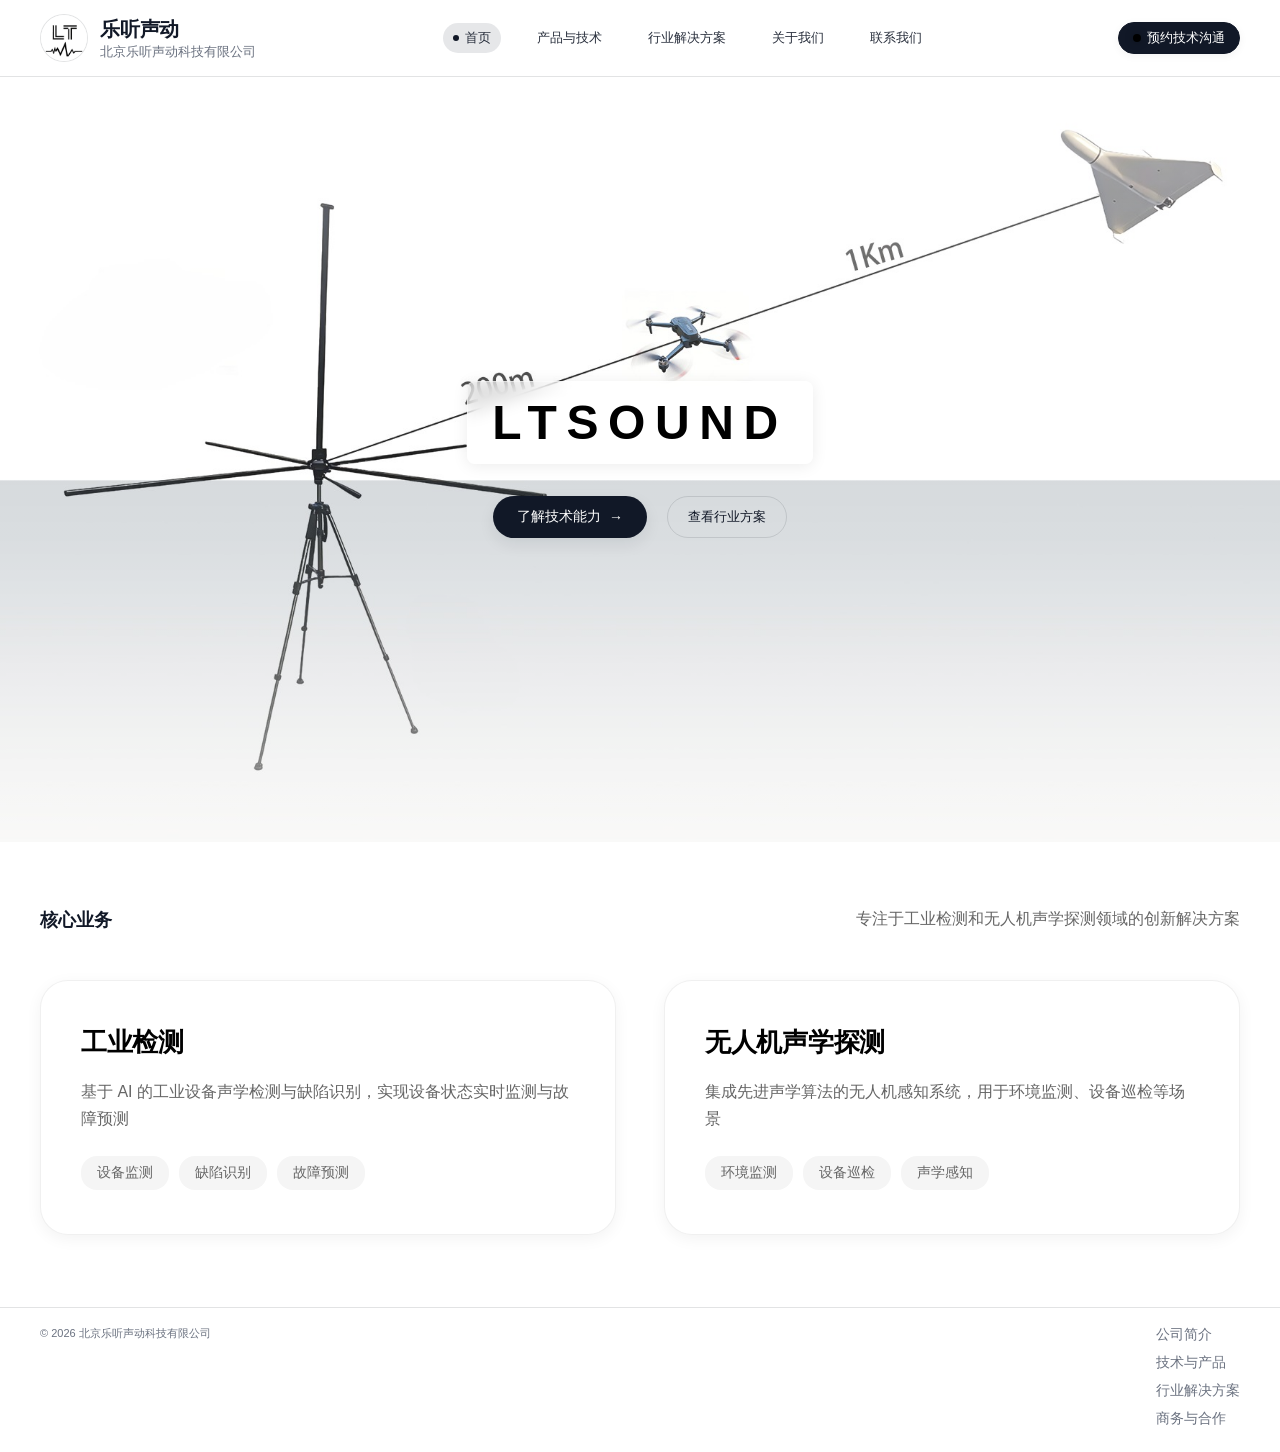
==== commit 28119707: "Add files via upload" ====
--- a/index.html
+++ b/index.html
@@ -31,10 +31,6 @@
             <span class="dot"></span>
             <span class="label">首页</span>
           </a>
-          <a class="nav-link" href="about.html">
-            <span class="dot"></span>
-            <span class="label">关于我们</span>
-          </a>
           <a class="nav-link" href="products.html">
             <span class="dot"></span>
             <span class="label">产品与技术</span>
@@ -42,6 +38,10 @@
           <a class="nav-link" href="solutions.html">
             <span class="dot"></span>
             <span class="label">行业解决方案</span>
+          </a>
+          <a class="nav-link" href="about.html">
+            <span class="dot"></span>
+            <span class="label">关于我们</span>
           </a>
           <a class="nav-link" href="contact.html">
             <span class="dot"></span>
@@ -62,6 +62,7 @@
       <!-- 大图 hero 区域 -->
       <section class="hero-banner" style="background-image: url('assets/images/drone-imager.jpg') !important; background-size: cover; background-position: center;">
         <div class="hero-content">
+          <h1 class="hero-english-title">LTSOUND</h1>
           <div class="hero-banner-actions">
             <a href="products.html" class="btn-primary">
               了解技术能力
@@ -78,25 +79,29 @@
       <section class="section">
         <div class="section-header">
           <h2 class="section-title">核心业务</h2>
-          <p class="section-subtitle">专注于工业检测和无人机声学探测领域的创新解决方案</p>
+          <span class="section-badge">专注于工业检测和无人机声学探测领域的创新解决方案</span>
         </div>
         <div class="business-grid">
           <article class="business-card">
-            <h3 class="business-title">工业检测</h3>
-            <p class="business-desc">基于 AI 的工业设备声学检测与缺陷识别，实现设备状态实时监测与故障预测</p>
-            <div class="business-tags">
-              <span class="business-tag">设备监测</span>
-              <span class="business-tag">缺陷识别</span>
-              <span class="business-tag">故障预测</span>
+            <div class="business-card-content">
+              <h3 class="business-title">工业检测</h3>
+              <p class="business-desc">基于 AI 的工业设备声学检测与缺陷识别，实现设备状态实时监测与故障预测</p>
+              <div class="business-tags">
+                <span class="business-tag">设备监测</span>
+                <span class="business-tag">缺陷识别</span>
+                <span class="business-tag">故障预测</span>
+              </div>
             </div>
           </article>
           <article class="business-card">
-            <h3 class="business-title">无人机声学探测</h3>
-            <p class="business-desc">集成先进声学算法的无人机感知系统，用于环境监测、设备巡检等场景</p>
-            <div class="business-tags">
-              <span class="business-tag">环境监测</span>
-              <span class="business-tag">设备巡检</span>
-              <span class="business-tag">声学感知</span>
+            <div class="business-card-content">
+              <h3 class="business-title">无人机声学探测</h3>
+              <p class="business-desc">集成先进声学算法的无人机感知系统，用于环境监测、设备巡检等场景</p>
+              <div class="business-tags">
+                <span class="business-tag">环境监测</span>
+                <span class="business-tag">设备巡检</span>
+                <span class="business-tag">声学感知</span>
+              </div>
             </div>
           </article>
         </div>
--- a/assets/styles.css
+++ b/assets/styles.css
@@ -17,6 +17,7 @@
     "Hiragino Sans GB", "Microsoft YaHei", sans-serif;
   color: #000000;
   background: #f9f9f9;
+  overflow-x: hidden;
 }
 
 a {
@@ -48,9 +49,9 @@
 }
 
 .page-inner {
-  width: min(1120px, 100%);
+  width: 100%;
   margin: 0 auto;
-  padding: 0 20px 40px;
+  padding: 0 40px 40px;
   flex: 1;
   display: flex;
   flex-direction: column;
@@ -67,9 +68,9 @@
 }
 
 .navbar-inner {
-  width: min(1120px, 100%);
+  width: 100%;
   margin: 0 auto;
-  padding: 14px 20px;
+  padding: 14px 40px;
   display: flex;
   align-items: center;
   justify-content: space-between;
@@ -79,7 +80,8 @@
 .brand {
   display: flex;
   align-items: center;
-  gap: 10px;
+  gap: 12px;
+  position: relative;
 }
 
 .brand-logo {
@@ -110,6 +112,17 @@
 .brand-text-sub {
   font-size: 13px;
   color: #9ca3af;
+}
+
+.brand-english {
+  font-size: 24px;
+  font-weight: 700;
+  letter-spacing: 4px;
+  text-transform: uppercase;
+  color: #2D6A4F;
+  margin-left: 8px;
+  padding-left: 12px;
+  border-left: 2px solid rgba(45, 106, 79, 0.3);
 }
 
 .nav-links {
@@ -234,18 +247,19 @@
 /* 大图 hero 区域 */
 .hero-banner {
   position: relative;
-  height: 70vh;
-  min-height: 500px;
+  height: 85vh;
+  min-height: 600px;
   background: url('assets/images/drone-imager.jpg') no-repeat center center;
   background-size: cover;
-  border-radius: 24px;
-  margin: 40px 0;
+  border-radius: 0;
+  margin: 0;
+  width: 100vw;
+  margin-left: calc(-50vw + 50%);
   overflow: hidden;
   display: flex;
   align-items: center;
   justify-content: center;
-  border: 1px solid rgba(0, 0, 0, 0.1);
-  box-shadow: 0 4px 20px rgba(0, 0, 0, 0.05);
+  box-shadow: none;
 }
 
 .hero-banner::before {
@@ -270,82 +284,118 @@
   position: relative;
   z-index: 2;
   text-align: center;
-  max-width: 800px;
-  padding: 0 20px;
+  max-width: 900px;
+  padding: 40px 20px;
+}
+
+.hero-english-title {
+  font-size: clamp(28px, 5vw, 48px);
+  font-weight: 800;
+  font-family: 'Helvetica Neue', 'Inter', 'SF Pro Display', -apple-system, BlinkMacSystemFont, sans-serif;
+  color: #000000;
+  margin-bottom: 32px;
+  letter-spacing: 0.2em;
+  text-transform: uppercase;
+  line-height: 1.2;
+  padding: 12px 24px;
+  background: rgba(255, 255, 255, 0.5);
+  border-radius: 8px;
+  backdrop-filter: blur(8px);
+  -webkit-backdrop-filter: blur(8px);
+  box-shadow: 0 2px 16px rgba(0, 0, 0, 0.08);
+  display: inline-block;
+  text-shadow: 0 1px 3px rgba(255, 255, 255, 0.8);
+  position: relative;
+  z-index: 3;
+  border: 1px solid rgba(255, 255, 255, 0.4);
 }
 
 .hero-banner-title {
   font-size: clamp(48px, 8vw, 72px);
   font-weight: 700;
   color: #000000;
-  margin-bottom: 20px;
+  margin-bottom: 28px;
   letter-spacing: -0.02em;
 }
 
 .hero-banner-subtitle {
-  font-size: clamp(16px, 2vw, 20px);
-  color: #666666;
-  margin-bottom: 40px;
-  line-height: 1.5;
+  font-size: clamp(16px, 3vw, 20px);
+  color: #333333;
+  margin-bottom: 32px;
+  line-height: 1.8;
+  max-width: 700px;
+  margin-left: auto;
+  margin-right: auto;
 }
 
 .hero-banner-actions {
   display: flex;
+  gap: 20px;
   justify-content: center;
-  gap: 20px;
   flex-wrap: wrap;
 }
 
 /* 业务网格布局 - 用于首页核心业务两列居中 */
 .business-grid {
   display: flex;
-  gap: 24px;
+  gap: 48px;
+  margin-top: 48px;
   justify-content: center;
-  margin-top: 40px;
+  width: 100vw;
+  margin-left: calc(-50vw + 50%);
+  padding: 0 40px;
 }
 
 .business-card {
   background: #ffffff;
-  border-radius: 12px;
-  padding: 36px 32px;
+  border-radius: 28px;
+  padding: 44px 40px;
   border: 1px solid rgba(0, 0, 0, 0.06);
-  box-shadow: 0 2px 8px rgba(0, 0, 0, 0.03);
+  box-shadow: 0 4px 16px rgba(0, 0, 0, 0.05);
   transition: transform 0.3s ease, box-shadow 0.3s ease;
   flex: 1;
-  max-width: 520px;
+  max-width: 640px;
 }
 
 .business-card:hover {
-  transform: translateY(-4px);
-  box-shadow: 0 6px 16px rgba(0, 0, 0, 0.06);
+  transform: translateY(-8px);
+  box-shadow: 0 12px 32px rgba(0, 0, 0, 0.1);
+}
+
+.business-card-content {
+  padding: 0;
+  flex: 1;
+  display: flex;
+  flex-direction: column;
 }
 
 .business-title {
-  font-size: 22px;
+  font-size: 26px;
   font-weight: 600;
   color: #000000;
-  margin-bottom: 16px;
+  margin-bottom: 18px;
   letter-spacing: -0.01em;
 }
 
 .business-desc {
-  font-size: 15px;
+  font-size: 16px;
   color: #666666;
   line-height: 1.7;
-  margin-bottom: 20px;
+  margin-bottom: 24px;
+  flex: 1;
 }
 
 .business-tags {
   display: flex;
   flex-wrap: wrap;
-  gap: 8px;
+  gap: 10px;
 }
 
 .business-tag {
-  font-size: 13px;
+  font-size: 14px;
   color: #666666;
   background: #f5f5f5;
-  padding: 6px 12px;
+  padding: 8px 16px;
   border-radius: 16px;
   font-weight: 500;
 }
@@ -353,14 +403,44 @@
 /* 解决方案网格布局 - 用于 solutions.html 两列居中 */
 .solutions-grid {
   display: flex;
-  gap: 24px;
+  gap: 32px;
   justify-content: center;
-  margin-top: 40px;
+  margin-top: 48px;
+  width: 100vw;
+  margin-left: calc(-50vw + 50%);
+  padding: 0 40px;
 }
 
 .solutions-grid .product-card {
-  width: calc(50% - 12px);
-  max-width: 560px;
+  width: calc(50% - 16px);
+  max-width: 640px;
+  max-height: 650px;
+  overflow: hidden;
+}
+
+.solutions-grid .product-image {
+  height: 320px;
+}
+
+.solutions-grid .product-title {
+  font-size: 26px;
+  margin: 28px 32px 18px;
+}
+
+.solutions-grid .product-desc {
+  font-size: 15px;
+  margin: 0 32px 20px;
+  line-height: 1.65;
+}
+
+.solutions-grid .product-features {
+  margin: 0 32px 28px;
+  gap: 8px;
+}
+
+.solutions-grid .product-features .pill {
+  padding: 7px 14px;
+  font-size: 13px;
 }
 
 /* 核心能力卡片 - 用于 about.html 公司简介区域 */
@@ -385,6 +465,25 @@
   box-shadow: 0 4px 12px rgba(0, 0, 0, 0.08);
 }
 
+.mission-vision-card {
+  padding: 32px;
+  border-radius: 16px;
+  background: #ffffff;
+  border: 1px solid rgba(0, 0, 0, 0.04);
+  box-shadow: 0 2px 8px rgba(0, 0, 0, 0.02);
+}
+
+.mission-vision-card .feature-title {
+  font-size: 20px;
+  font-weight: 600;
+  color: #000000;
+  margin-bottom: 16px;
+}
+
+.mission-vision-card p {
+  line-height: 1.8;
+}
+
 .capability-icon {
   width: 40px;
   height: 40px;
@@ -419,15 +518,22 @@
 
 .intro-paragraph {
   font-size: 18px;
-  line-height: 1.8;
-  color: #333333;
+  line-height: 1.9;
+  color: #111827;
   text-align: center;
   margin: 0;
+  padding: 36px 40px;
+  background: linear-gradient(135deg, #ffffff 0%, #fafafa 100%);
+  border-left: 4px solid #111827;
+  border-radius: 24px;
+  box-shadow: 0 4px 20px rgba(0, 0, 0, 0.06);
+  max-width: 900px;
+  margin: 0 auto;
 }
 
 .company-name {
   font-weight: 700;
-  color: #000000;
+  color: #111827;
   position: relative;
   display: inline-block;
   padding: 0 4px;
@@ -487,63 +593,72 @@
 
 /* 产品网格 */
 .product-grid {
-  display: grid;
-  grid-template-columns: repeat(3, minmax(0, 1fr));
-  gap: 24px;
-  margin-top: 40px;
+  display: flex;
+  flex-wrap: wrap;
+  gap: 32px;
+  justify-content: center;
+  margin-top: 48px;
+  width: 100%;
 }
 
 .product-card {
   background: #ffffff;
-  border-radius: 16px;
+  border-radius: 28px;
   overflow: hidden;
   transition: transform 0.3s ease, box-shadow 0.3s ease;
-  border: 1px solid rgba(0, 0, 0, 0.1);
-  box-shadow: 0 4px 12px rgba(0, 0, 0, 0.05);
+  border: 1px solid rgba(0, 0, 0, 0.08);
+  box-shadow: 0 4px 16px rgba(0, 0, 0, 0.06);
+  display: flex;
+  flex-direction: column;
+  flex: 0 0 calc(50% - 16px);
+  max-width: 640px;
+  max-height: 650px;
 }
 
 .product-card:hover {
-  transform: translateY(-8px);
-  box-shadow: 0 12px 24px rgba(0, 0, 0, 0.1);
+  transform: translateY(-12px);
+  box-shadow: 0 16px 40px rgba(0, 0, 0, 0.12);
 }
 
 .product-image {
-  height: 200px;
+  height: 320px;
   background-color: #f5f7fa;
-  background-size: 80%;
+  background-size: cover;
+  background-position: center;
   background-repeat: no-repeat;
-  background-position: center;
-  padding: 20px;
+  padding: 0;
 }
 
 .product-title {
-  font-size: 18px;
+  font-size: 26px;
   font-weight: 600;
   color: #000000;
-  margin: 20px;
+  margin: 28px 32px 18px;
+  letter-spacing: -0.01em;
 }
 
 .product-desc {
-  font-size: 14px;
+  font-size: 15px;
   color: #666666;
-  margin: 0 20px 20px;
-  line-height: 1.5;
+  margin: 0 32px 20px;
+  line-height: 1.65;
+  flex: 1;
 }
 
 .product-features {
   display: flex;
   flex-wrap: wrap;
   gap: 8px;
-  margin: 0 20px 20px;
+  margin: 0 32px 28px;
 }
 
 .product-features .pill {
-  padding: 4px 12px;
+  padding: 7px 14px;
   border-radius: 999px;
-  font-size: 12px;
+  font-size: 13px;
   color: #666666;
   background: #f5f5f5;
-  border: 1px solid rgba(0, 0, 0, 0.1);
+  border: 1px solid rgba(0, 0, 0, 0.06);
 }
 
 /* 案例卡片 */
@@ -555,21 +670,21 @@
 }
 
 .case-card {
-  padding: 24px;
-  border-radius: 16px;
+  padding: 28px;
+  border-radius: 24px;
   background: #ffffff;
-  border: 1px solid rgba(0, 0, 0, 0.1);
-  box-shadow: 0 4px 12px rgba(0, 0, 0, 0.05);
+  border: 1px solid rgba(0, 0, 0, 0.06);
+  box-shadow: 0 4px 12px rgba(0, 0, 0, 0.04);
   transition: transform 0.3s ease, box-shadow 0.3s ease;
 }
 
 .case-card:hover {
-  transform: translateY(-4px);
-  box-shadow: 0 8px 16px rgba(0, 0, 0, 0.08);
+  transform: translateY(-6px);
+  box-shadow: 0 10px 24px rgba(0, 0, 0, 0.08);
 }
 
 .case-title {
-  font-size: 18px;
+  font-size: 20px;
   font-weight: 600;
   color: #000000;
   margin-bottom: 12px;
@@ -579,7 +694,7 @@
   font-size: 14px;
   color: #666666;
   margin-bottom: 16px;
-  line-height: 1.5;
+  line-height: 1.7;
 }
 
 .case-features {
@@ -589,12 +704,12 @@
 }
 
 .case-features .pill {
-  padding: 4px 12px;
-  border-radius: 999px;
-  font-size: 12px;
+  padding: 6px 14px;
+  border-radius: 30px;
+  font-size: 13px;
   color: #666666;
   background: #f5f5f5;
-  border: 1px solid rgba(0, 0, 0, 0.1);
+  border: 1px solid rgba(0, 0, 0, 0.08);
 }
 
 /* 联系信息 */
@@ -959,6 +1074,8 @@
   justify-content: space-between;
   align-items: flex-end;
   margin-bottom: 16px;
+  flex-wrap: wrap;
+  gap: 12px;
 }
 
 .section-title {
@@ -974,6 +1091,19 @@
 .section-tag {
   font-size: 11px;
   color: #9ca3af;
+}
+
+.section-badge {
+  display: inline-block;
+  background: transparent;
+  color: #666666;
+  font-size: 16px;
+  padding: 0;
+  margin-left: 16px;
+  vertical-align: middle;
+  font-weight: 400;
+  max-width: 600px;
+  line-height: 1.6;
 }
 
 .feature-grid {
@@ -983,49 +1113,50 @@
 }
 
 .feature-card {
-  padding: 28px 24px;
+  padding: 32px 28px;
   border-radius: 12px;
   background: #ffffff;
-  border: 1px solid rgba(0, 0, 0, 0.06);
-  box-shadow: 0 2px 8px rgba(0, 0, 0, 0.03);
-  transition: transform 0.3s ease, box-shadow 0.3s ease;
+  border: 1px solid rgba(0, 0, 0, 0.04);
+  box-shadow: 0 2px 8px rgba(0, 0, 0, 0.02);
+  transition: transform 0.25s ease, box-shadow 0.25s ease;
 }
 
 .feature-card:hover {
-  transform: translateY(-4px);
-  box-shadow: 0 6px 16px rgba(0, 0, 0, 0.06);
+  transform: translateY(-3px);
+  box-shadow: 0 6px 16px rgba(0, 0, 0, 0.04);
 }
 
 .feature-title {
-  font-size: 18px;
+  font-size: 20px;
   font-weight: 600;
   color: #000000;
-  margin-bottom: 12px;
+  margin-bottom: 16px;
   letter-spacing: -0.01em;
 }
 
 .feature-desc {
-  font-size: 15px;
+  font-size: 16px;
   color: #666666;
-  line-height: 1.7;
+  line-height: 1.8;
 }
 
 /* 合作方式步骤样式 */
 .cooperation-step {
   display: flex;
-  gap: 16px;
+  gap: 20px;
   align-items: flex-start;
+  margin-bottom: 32px;
 }
 
 .step-icon {
-  width: 28px;
-  height: 28px;
+  width: 36px;
+  height: 36px;
   border-radius: 50%;
   background: #f5f5f5;
   display: flex;
   align-items: center;
   justify-content: center;
-  font-size: 15px;
+  font-size: 18px;
   color: #333333;
   flex-shrink: 0;
   font-weight: 600;
@@ -1039,13 +1170,13 @@
   font-size: 17px;
   font-weight: 600;
   color: #000000;
-  margin-bottom: 8px;
+  margin-bottom: 10px;
 }
 
 .step-desc {
-  font-size: 15px;
+  font-size: 14px;
   color: #666666;
-  line-height: 1.6;
+  line-height: 1.7;
   margin: 0;
 }
 
@@ -1054,48 +1185,47 @@
   display: grid;
   grid-template-columns: minmax(0, 1.2fr) minmax(0, 1fr);
   gap: 32px;
-  align-items: flex-start;
+  align-items: stretch;
   margin-top: 24px;
 }
 
 .kpi-grid {
   display: grid;
   grid-template-columns: repeat(3, minmax(0, 1fr));
-  gap: 12px;
+  gap: 16px;
 }
 
 .kpi-card {
-  padding: 20px;
-  border-radius: 0;
-  background: #ffffff;
+  padding: 16px;
+  border-radius: 12px;
+  background: #f9fafb;
   border: none;
   box-shadow: none;
-  transition: transform 0.3s ease, box-shadow 0.3s ease;
+  transition: transform 0.2s ease;
 }
 
 .kpi-card:hover {
-  transform: translateY(-4px);
-  box-shadow: 0 6px 16px rgba(0, 0, 0, 0.06);
+  transform: translateY(-2px);
 }
 
 .kpi-label {
-  font-size: 12px;
+  font-size: 11px;
   color: #666666;
-  margin-bottom: 8px;
+  margin-bottom: 6px;
   text-transform: uppercase;
   letter-spacing: 0.05em;
 }
 
 .kpi-value {
-  font-size: 24px;
-  font-weight: 600;
+  font-size: 16px;
+  font-weight: 700;
   color: #000000;
-  margin-bottom: 6px;
+  margin-bottom: 4px;
 }
 
 .kpi-extra {
-  font-size: 11px;
-  color: #333333;
+  font-size: 10px;
+  color: #666666;
 }
 
 .list {
@@ -1196,11 +1326,11 @@
 }
 
 .contact-card {
-  padding: 16px 16px 18px;
-  border-radius: 18px;
-  background: rgba(15, 23, 42, 0.96);
-  border: 1px solid rgba(51, 65, 85, 1);
-  box-shadow: 0 18px 40px rgba(15, 23, 42, 0.95);
+  padding: 40px;
+  border-radius: 24px;
+  background: #ffffff;
+  border: 1px solid rgba(0, 0, 0, 0.06);
+  box-shadow: 0 4px 16px rgba(0, 0, 0, 0.05);
 }
 
 .contact-row {
@@ -1290,8 +1420,8 @@
 }
 
 .footer {
-  padding: 18px 20px 24px;
-  width: min(1120px, 100%);
+  padding: 18px 40px 24px;
+  width: 100%;
   margin: 0 auto;
   border-top: 1px solid rgba(0, 0, 0, 0.1);
   display: flex;
@@ -1321,7 +1451,17 @@
   .hero-banner {
     height: 60vh;
     min-height: 400px;
-    margin: 20px 0;
+    border-radius: 0;
+    margin: 0;
+    width: 100vw;
+    margin-left: calc(-50vw + 50%);
+  }
+
+  .hero-english-title {
+    font-size: clamp(24px, 7vw, 40px);
+    margin-bottom: 24px;
+    letter-spacing: 0.15em;
+    padding: 10px 20px;
   }
 
   .hero-banner-title {
@@ -1330,12 +1470,43 @@
 
   .hero-banner-subtitle {
     font-size: clamp(14px, 2vw, 16px);
-  }
-
-  .product-grid,
-  .feature-grid,
-  .card-grid {
-    grid-template-columns: repeat(2, minmax(0, 1fr));
+    line-height: 1.7;
+  }
+
+  .product-grid {
+    gap: 32px;
+    padding: 0;
+  }
+
+  .product-card {
+    flex: 0 0 calc(50% - 16px);
+    max-width: none;
+    max-height: none;
+  }
+
+  .product-image {
+    height: 280px;
+  }
+
+  .product-title {
+    font-size: 24px;
+    margin: 26px 30px 16px;
+  }
+
+  .product-desc {
+    font-size: 14px;
+    margin: 0 30px 18px;
+    line-height: 1.65;
+  }
+
+  .product-features {
+    margin: 0 30px 24px;
+    gap: 8px;
+  }
+
+  .product-features .pill {
+    padding: 6px 12px;
+    font-size: 12px;
   }
 
   .two-col {
@@ -1348,6 +1519,41 @@
 
   .contact-grid {
     grid-template-columns: minmax(0, 1fr);
+  }
+
+  .business-grid,
+  .solutions-grid {
+    flex-direction: column;
+    align-items: center;
+    gap: 24px;
+    width: 100%;
+    margin-left: 0;
+    padding: 0 16px;
+  }
+
+  .business-card,
+  .solutions-grid .product-card {
+    width: 100%;
+    max-width: none;
+    padding: 28px 24px;
+  }
+
+  .business-card,
+  .solutions-grid .product-card {
+    width: 100%;
+    max-width: none;
+  }
+
+  .section-header {
+    flex-direction: column;
+    align-items: flex-start;
+  }
+
+  .section-badge {
+    margin-left: 0;
+    margin-top: 12px;
+    font-size: 15px;
+    max-width: none;
   }
 }
 
@@ -1358,6 +1564,11 @@
 
   .brand-text-sub {
     display: none;
+  }
+
+  .brand-english {
+    font-size: 18px;
+    letter-spacing: 2px;
   }
 
   .nav-links {
@@ -1389,8 +1600,16 @@
   .hero-banner {
     height: 50vh;
     min-height: 300px;
-    margin: 16px 0;
-    border-radius: 16px;
+    border-radius: 0;
+    margin: 0;
+    width: 100vw;
+    margin-left: calc(-50vw + 50%);
+  }
+
+  .hero-english-title {
+    font-size: clamp(20px, 6vw, 32px);
+    margin-bottom: 16px;
+    letter-spacing: 0.12em;
   }
 
   .hero-banner-title {
@@ -1406,11 +1625,72 @@
   .feature-grid,
   .card-grid,
   .kpi-grid {
+    display: flex;
+    flex-direction: column;
+    gap: 24px;
+    padding: 0 16px;
+  }
+
+  .product-card {
+    flex: 0 0 100%;
+    width: 100%;
+  }
+
+  .product-image,
+  .business-card-image {
+    height: 260px;
+  }
+
+  .product-title {
+    font-size: 22px;
+    margin: 24px 28px 16px;
+  }
+
+  .product-desc {
+    font-size: 14px;
+    margin: 0 28px 18px;
+    line-height: 1.65;
+  }
+
+  .product-features {
+    margin: 0 28px 24px;
+    gap: 8px;
+  }
+
+  .product-features .pill {
+    padding: 6px 12px;
+    font-size: 12px;
+  }
+
+  .business-title {
+    font-size: 22px;
+  }
+
+  .business-card-content {
+    padding: 24px 24px 28px;
+  }
+
+  .intro-paragraph {
+    font-size: 16px;
+    padding: 24px 28px;
+  }
+
+  .about-stats {
     grid-template-columns: minmax(0, 1fr);
   }
 
-  .product-image {
-    height: 150px;
+  .case-grid {
+    grid-template-columns: minmax(0, 1fr);
+  }
+
+  .cooperation-step {
+    flex-direction: column;
+    align-items: center;
+    text-align: center;
+  }
+
+  .step-icon {
+    margin-bottom: 12px;
   }
 }
 
@@ -1447,13 +1727,13 @@
 }
 
 .navbar-inner {
-  width: min(1320px, 100%);
-  padding: 14px 28px;
+  width: 100%;
+  padding: 14px 40px;
 }
 
 .page-inner {
-  width: min(1320px, 100%);
-  padding: 0 28px 72px;
+  width: 100%;
+  padding: 0 40px 72px;
 }
 
 .section {
@@ -2561,11 +2841,6 @@
     padding: 0 24px 48px;
   }
   
-  .product-grid {
-    grid-template-columns: repeat(2, 1fr);
-    gap: 20px;
-  }
-  
   .feature-grid {
     grid-template-columns: repeat(2, 1fr);
   }
@@ -2635,10 +2910,6 @@
     max-width: 1280px;
   }
   
-  .product-grid {
-    grid-template-columns: repeat(3, 1fr);
-  }
-  
   .feature-grid {
     grid-template-columns: repeat(3, 1fr);
   }
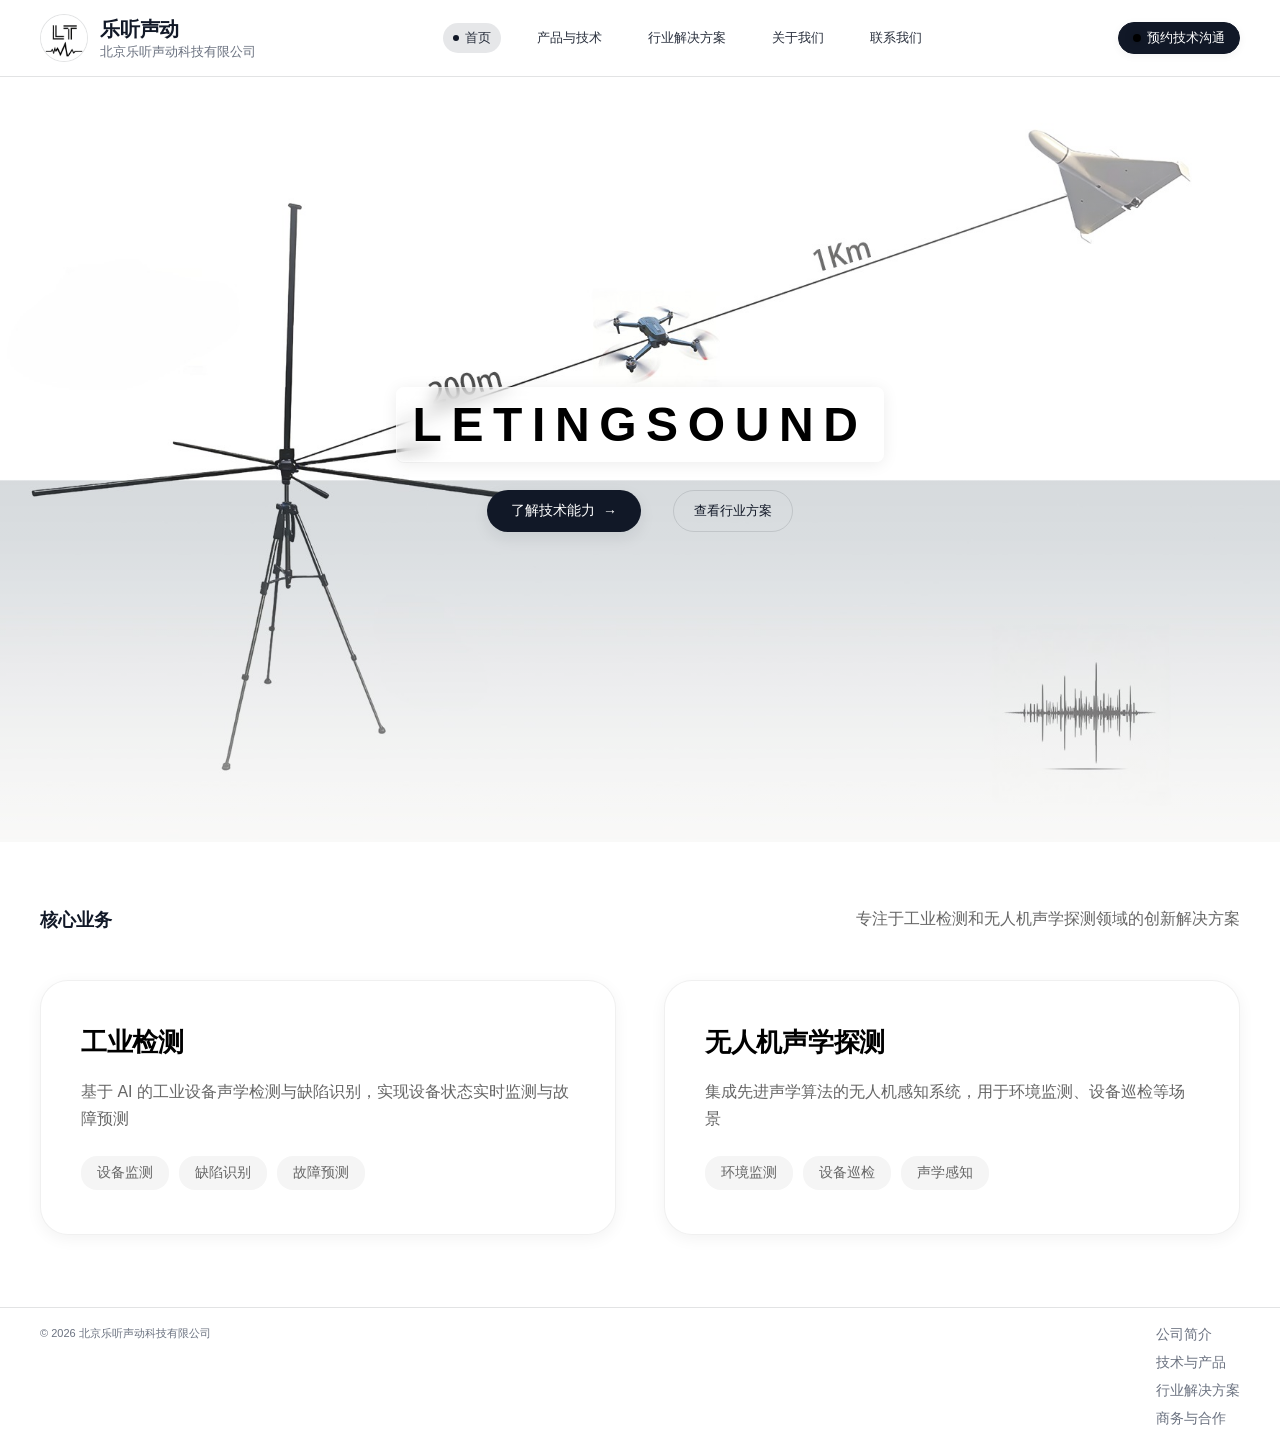
==== commit 9afa0f43: "Add files via upload" ====
--- a/index.html
+++ b/index.html
@@ -62,7 +62,7 @@
       <!-- 大图 hero 区域 -->
       <section class="hero-banner" style="background-image: url('assets/images/drone-imager.jpg') !important; background-size: cover; background-position: center;">
         <div class="hero-content">
-          <h1 class="hero-english-title">LTSOUND</h1>
+          <h1 class="hero-english-title">LETINGSOUND</h1>
           <div class="hero-banner-actions">
             <a href="products.html" class="btn-primary">
               了解技术能力
--- a/assets/styles.css
+++ b/assets/styles.css
@@ -293,12 +293,12 @@
   font-weight: 800;
   font-family: 'Helvetica Neue', 'Inter', 'SF Pro Display', -apple-system, BlinkMacSystemFont, sans-serif;
   color: #000000;
-  margin-bottom: 32px;
+  margin-bottom: 28px;
   letter-spacing: 0.2em;
   text-transform: uppercase;
   line-height: 1.2;
-  padding: 12px 24px;
-  background: rgba(255, 255, 255, 0.5);
+  padding: 8px 16px;
+  background: rgba(255, 255, 255, 0.3);
   border-radius: 8px;
   backdrop-filter: blur(8px);
   -webkit-backdrop-filter: blur(8px);
@@ -330,7 +330,7 @@
 
 .hero-banner-actions {
   display: flex;
-  gap: 20px;
+  gap: 32px;
   justify-content: center;
   flex-wrap: wrap;
 }
